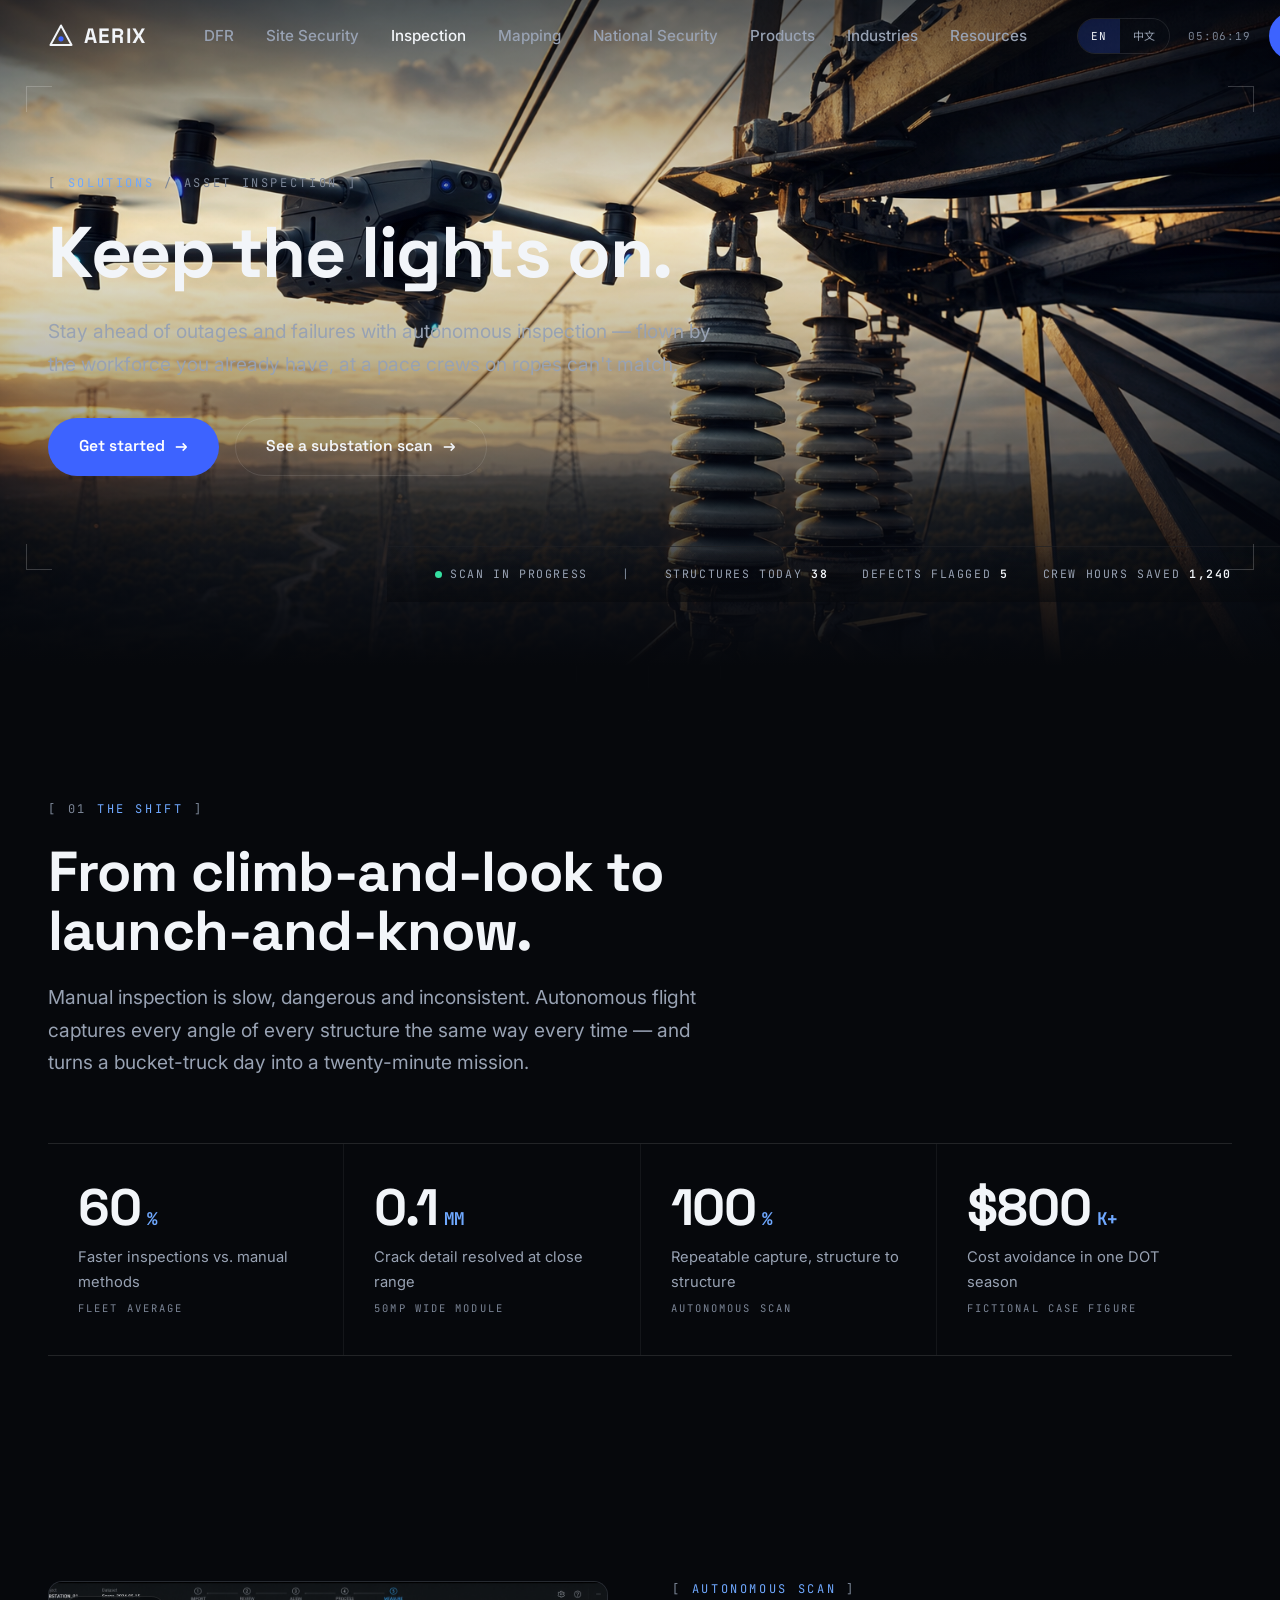
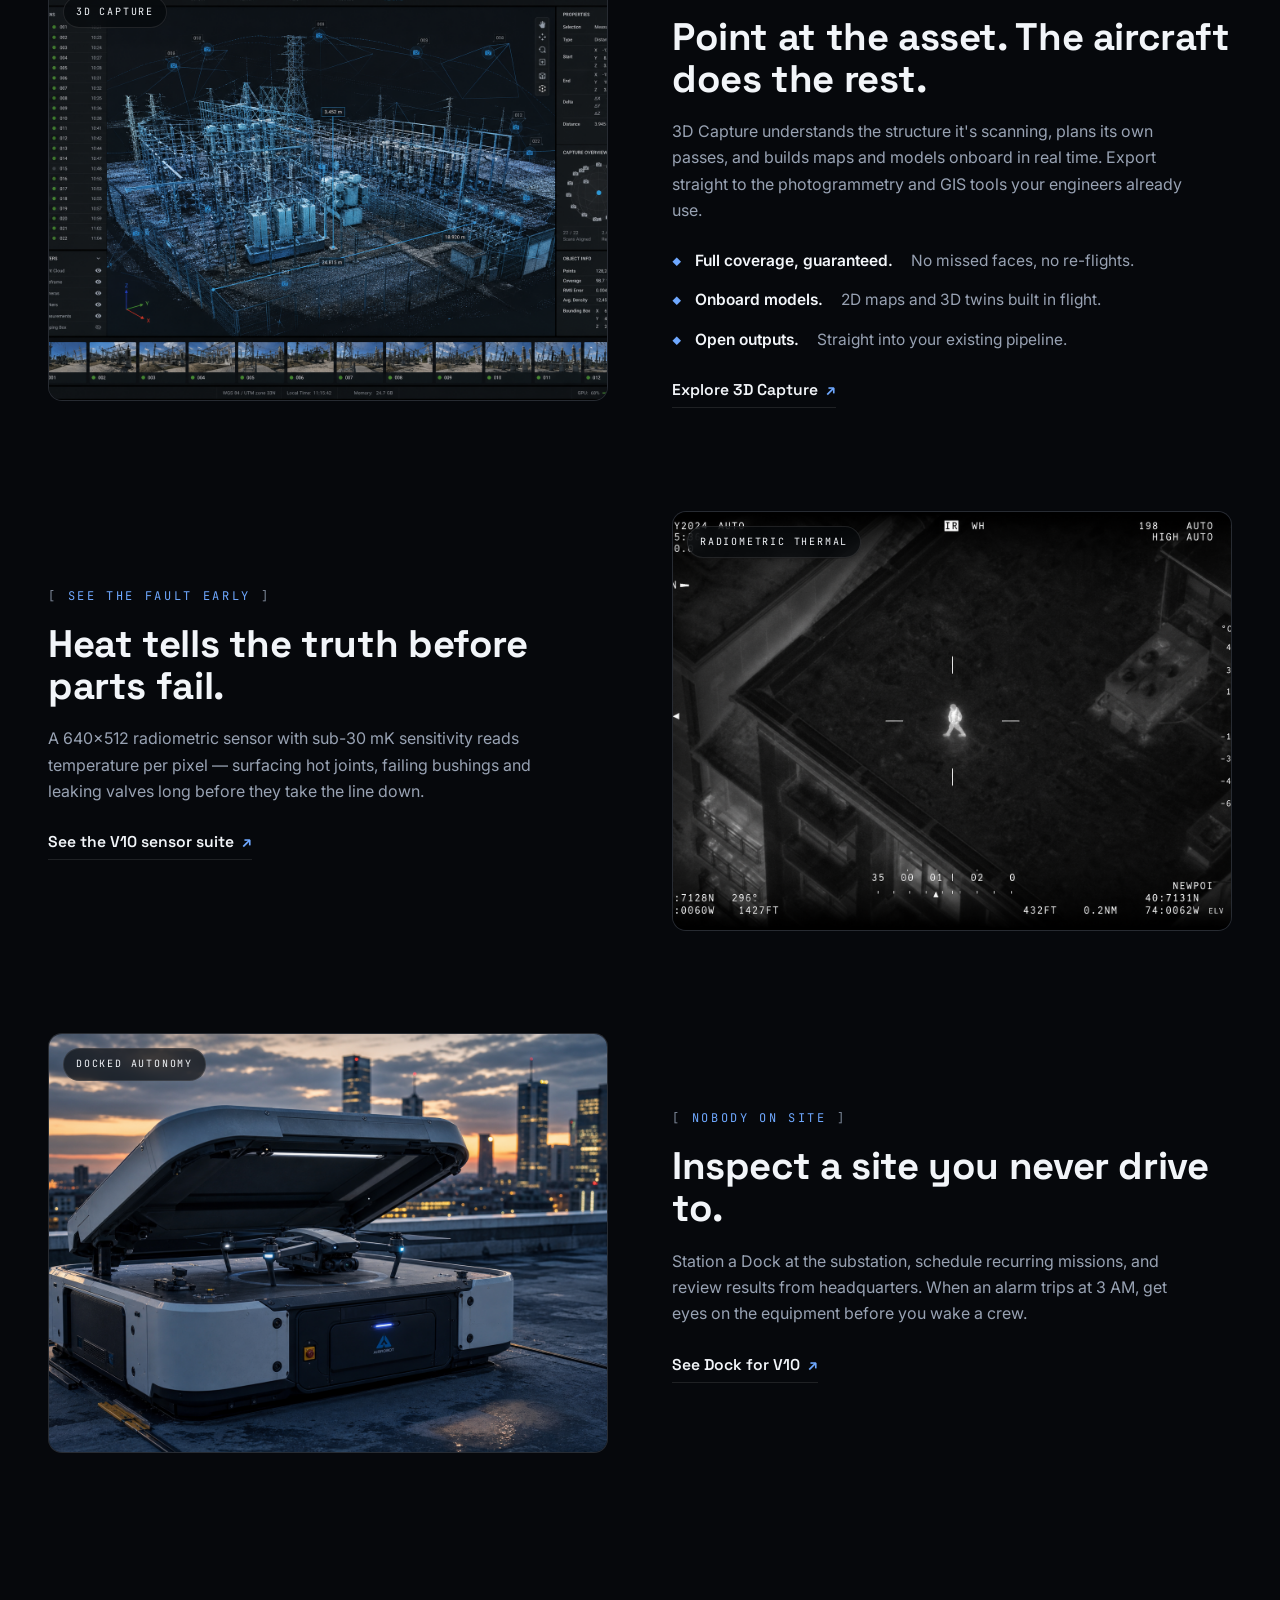
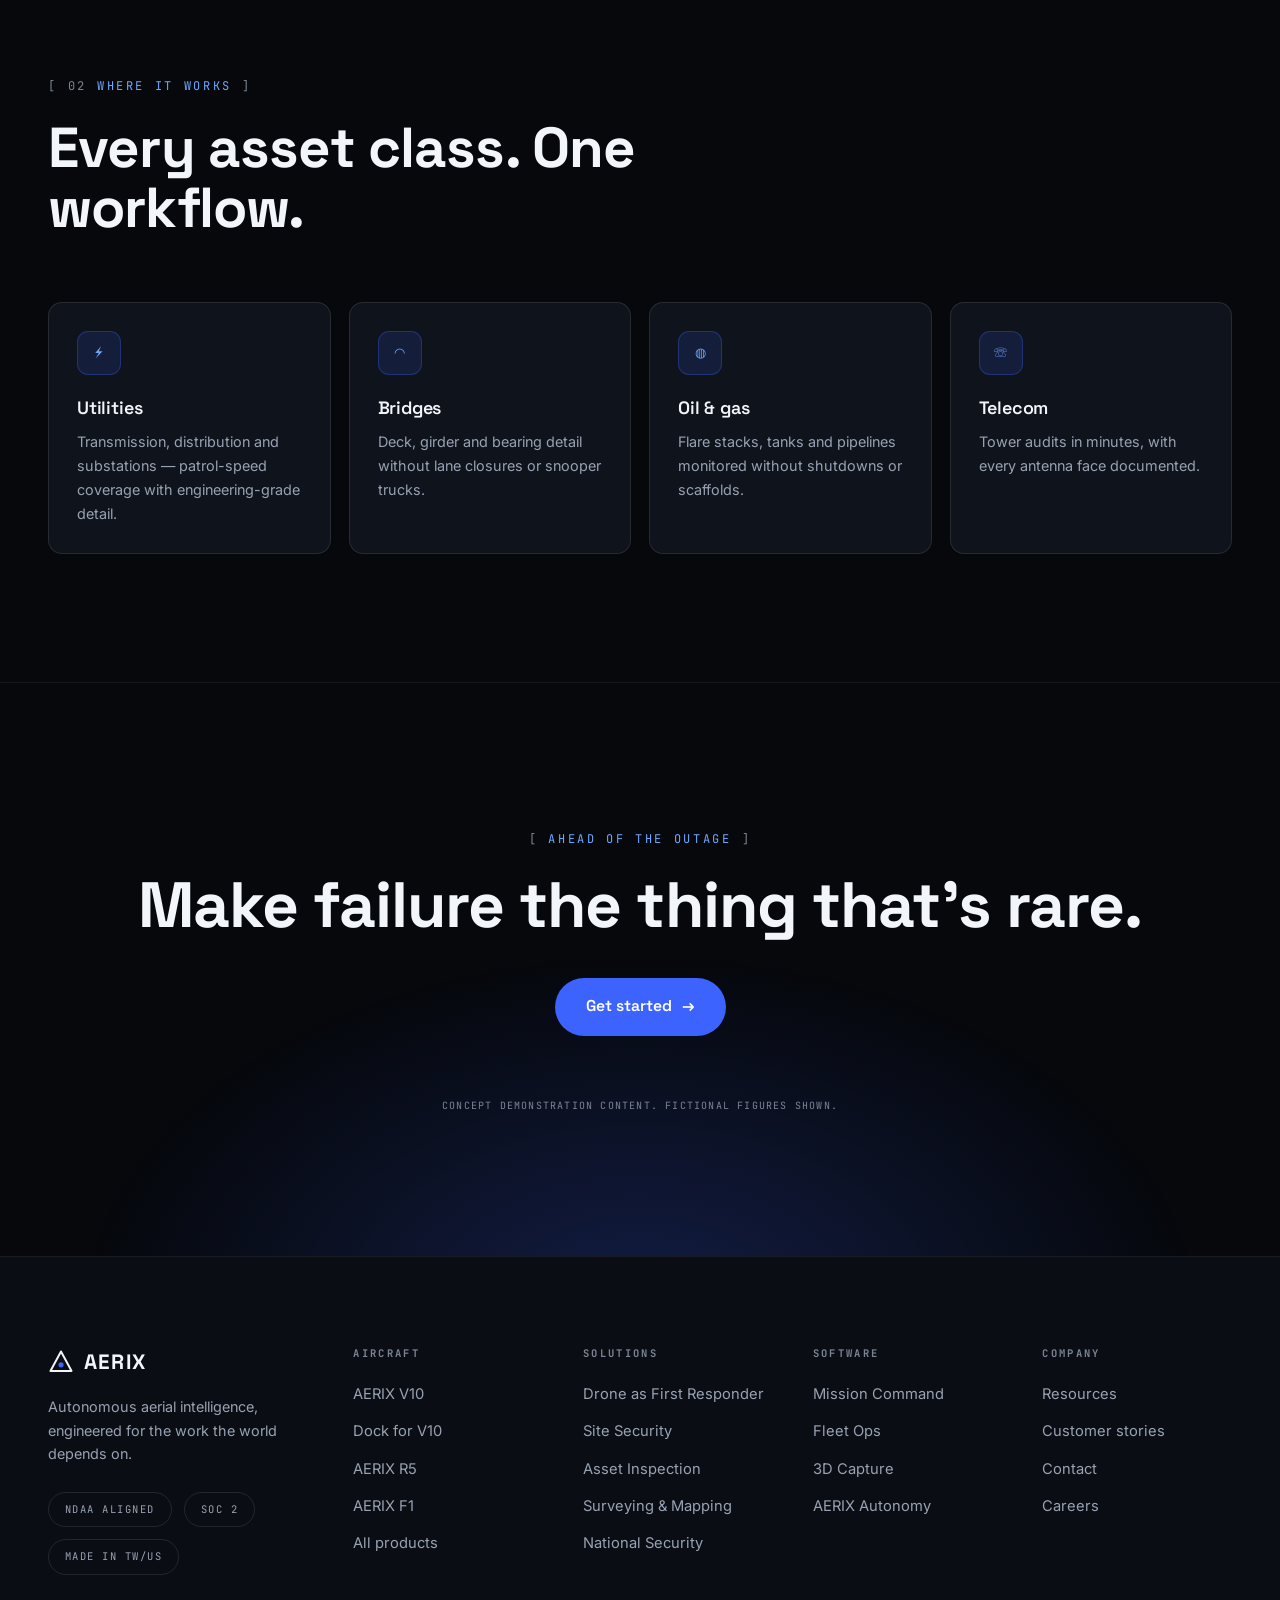
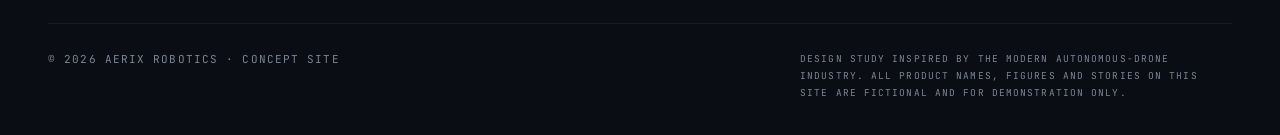
==== asset-inspection.html @ 0fb0e5e4 "feat(site): AERIX bilingual concept site with 14 pages and AI-generated imagery Skydio-inspired desi" ====
<!DOCTYPE html>
<html lang="en">
<head>
<meta charset="UTF-8">
<meta name="viewport" content="width=device-width, initial-scale=1.0">
<title>Asset Inspection Drones — AERIX</title>
<meta property="og:type" content="website">
<meta property="og:site_name" content="AERIX">
<link rel="canonical" href="https://a0938765923.github.io/aerix-site/asset-inspection.html">
<meta property="og:url" content="https://a0938765923.github.io/aerix-site/asset-inspection.html">
<meta property="og:title" content="Asset Inspection Drones — AERIX">
<meta property="og:description" content="Autonomous inspection for utilities, bridges and energy infrastructure. Find faults before they find you.">
<meta property="og:image" content="https://a0938765923.github.io/aerix-site/assets/img/sol-inspection.png">
<meta name="twitter:card" content="summary_large_image">
<meta name="twitter:title" content="Asset Inspection Drones — AERIX">
<meta name="twitter:description" content="Autonomous inspection for utilities, bridges and energy infrastructure. Find faults before they find you.">
<meta name="twitter:image" content="https://a0938765923.github.io/aerix-site/assets/img/sol-inspection.png">
<meta name="description" content="Autonomous inspection for utilities, bridges and energy infrastructure. Find faults before they find you.">
<link rel="icon" href="data:image/svg+xml,%3Csvg xmlns='http://www.w3.org/2000/svg' viewBox='0 0 32 32'%3E%3Cpath d='M16 3 29 27H3L16 3Z' fill='none' stroke='%236FA8FF' stroke-width='2.4'/%3E%3Ccircle cx='16' cy='19.5' r='3.2' fill='%233D63FF'/%3E%3C/svg%3E">
<link rel="preconnect" href="https://fonts.googleapis.com">
<link rel="preconnect" href="https://fonts.gstatic.com" crossorigin>
<link href="https://fonts.googleapis.com/css2?family=Space+Grotesk:wght@500;600;700&family=Inter:wght@400;500;600&family=JetBrains+Mono:wght@400;600&family=Noto+Sans+TC:wght@400;500;700&display=swap" rel="stylesheet">
<link rel="stylesheet" href="assets/css/main.css?v=4">
</head>
<body data-page="inspection" data-title-zh="設施巡檢無人機 — AERIX">

<header id="site-header"></header>

<main>

<section class="hero page-hero">
  <div class="hero-media">
    <img src="assets/img/sol-inspection.png" alt="AERIX drone inspecting a high-voltage transmission tower" data-fallback>
  </div>
  <div class="hud" aria-hidden="true"><i></i><i></i><i></i><i></i></div>
  <div class="hero-inner">
    <span class="kicker"><span data-zh="解決方案">SOLUTIONS</span> <span class="idx" data-zh="/ 設施巡檢">/ ASSET INSPECTION</span></span>
    <h1 class="display" data-zh="讓燈一直亮著。">Keep the lights on.</h1>
    <p class="lede" data-zh="用自主巡檢走在停電與故障前面——由你現有的人力執飛，速度是繩索作業班組追不上的。">Stay ahead of outages and failures with autonomous inspection — flown by the workforce you already have, at a pace crews on ropes can't match.</p>
    <div class="hero-ctas">
      <a class="btn" href="contact.html" data-zh="立即開始">Get started</a>
      <a class="btn ghost" href="#capture" data-zh="看變電站掃描">See a substation scan</a>
    </div>
  </div>
  <div class="telemetry">
    <div class="telemetry-inner">
      <span><span class="dot"></span><span data-zh="掃描進行中">SCAN IN PROGRESS</span></span>
      <span class="sep">|</span>
      <span><span data-zh="今日結構物">STRUCTURES TODAY</span> <b>38</b></span>
      <span><span data-zh="缺陷標記">DEFECTS FLAGGED</span> <b>5</b></span>
      <span><span data-zh="節省工時">CREW HOURS SAVED</span> <b data-count="1240">0</b></span>
    </div>
  </div>
</section>

<section class="section">
  <div class="wrap">
    <div class="section-head reveal">
      <span class="kicker"><span class="idx">01</span> <span data-zh="典範轉移">THE SHIFT</span></span>
      <h2 class="title" data-zh="從「爬上去看」到「起飛就知道」。">From climb-and-look to launch-and-know.</h2>
      <p class="lede" data-zh="人工巡檢慢、危險、又難以一致。自主飛行以完全相同的方式拍下每座結構物的每個角度——把一整天的高空作業，變成二十分鐘的任務。">Manual inspection is slow, dangerous and inconsistent. Autonomous flight captures every angle of every structure the same way every time — and turns a bucket-truck day into a twenty-minute mission.</p>
    </div>

    <div class="stats-row reveal">
      <div class="stat"><div class="num">60<small>%</small></div><div class="lbl" data-zh="巡檢速度較人工方式提升">Faster inspections vs. manual methods</div><div class="lbl-mono" data-zh="機隊平均">FLEET AVERAGE</div></div>
      <div class="stat"><div class="num">0.1<small>MM</small></div><div class="lbl" data-zh="近距離可解析的裂縫細節">Crack detail resolved at close range</div><div class="lbl-mono" data-zh="50MP 廣角模組">50MP WIDE MODULE</div></div>
      <div class="stat"><div class="num">100<small>%</small></div><div class="lbl" data-zh="逐座結構可重複的拍攝品質">Repeatable capture, structure to structure</div><div class="lbl-mono" data-zh="自主掃描">AUTONOMOUS SCAN</div></div>
      <div class="stat"><div class="num">$800<small>K+</small></div><div class="lbl" data-zh="單一年度運輸部門成本迴避">Cost avoidance in one DOT season</div><div class="lbl-mono" data-zh="虛構案例數據">FICTIONAL CASE FIGURE</div></div>
    </div>
  </div>
</section>

<section class="section tight" id="capture">
  <div class="wrap">
    <div class="split reveal">
      <div class="split-media"><img src="assets/img/ui-scan.png" alt="3D Capture digital twin of a substation" data-fallback><span class="chip">3D CAPTURE</span></div>
      <div class="split-copy">
        <span class="kicker" data-zh="自主掃描">AUTONOMOUS SCAN</span>
        <h2 data-zh="指向目標，其他交給飛行器。">Point at the asset. The aircraft does the rest.</h2>
        <p data-zh="3D Capture 理解它掃描的結構、自行規劃航線，並在機上即時建構地圖與模型。成果直接匯出到工程師慣用的攝影測量與 GIS 工具。">3D Capture understands the structure it's scanning, plans its own passes, and builds maps and models onboard in real time. Export straight to the photogrammetry and GIS tools your engineers already use.</p>
        <ul class="feature-list">
          <li data-zh='<b>覆蓋率保證。</b>不漏面、不補飛。'><b>Full coverage, guaranteed.</b>&nbsp;No missed faces, no re-flights.</li>
          <li data-zh='<b>機上建模。</b>飛行中即完成 2D 圖與 3D 分身。'><b>Onboard models.</b>&nbsp;2D maps and 3D twins built in flight.</li>
          <li data-zh='<b>開放輸出。</b>無縫接進既有工作流程。'><b>Open outputs.</b>&nbsp;Straight into your existing pipeline.</li>
        </ul>
        <a class="link-arrow" href="software.html#scan" data-zh="探索 3D Capture">Explore 3D Capture</a>
      </div>
    </div>

    <div class="split rev reveal">
      <div class="split-media"><img src="assets/img/night-ops.png" alt="Radiometric thermal image of equipment" data-fallback><span class="chip" data-zh="輻射熱像">RADIOMETRIC THERMAL</span></div>
      <div class="split-copy">
        <span class="kicker" data-zh="提早看見故障">SEE THE FAULT EARLY</span>
        <h2 data-zh="零件壞掉之前，溫度先說實話。">Heat tells the truth before parts fail.</h2>
        <p data-zh="640×512 輻射熱像感測器、優於 30 mK 的靈敏度，逐像素讀取溫度——過熱接點、劣化套管、洩漏閥門，在拖垮線路之前一一現形。">A 640×512 radiometric sensor with sub-30 mK sensitivity reads temperature per pixel — surfacing hot joints, failing bushings and leaking valves long before they take the line down.</p>
        <a class="link-arrow" href="v10.html" data-zh="看 V10 感測器組">See the V10 sensor suite</a>
      </div>
    </div>

    <div class="split reveal">
      <div class="split-media"><img src="assets/img/dock-hero.png" alt="Dock stationed at a remote substation" data-fallback><span class="chip" data-zh="機巢自主作業">DOCKED AUTONOMY</span></div>
      <div class="split-copy">
        <span class="kicker" data-zh="無人到場">NOBODY ON SITE</span>
        <h2 data-zh="巡檢一個你從不用開車去的站點。">Inspect a site you never drive to.</h2>
        <p data-zh="在變電站放一座機巢、排定週期任務，坐在總部看結果。凌晨三點警報響起時，先看到設備畫面，再決定要不要叫醒班組。">Station a Dock at the substation, schedule recurring missions, and review results from headquarters. When an alarm trips at 3 AM, get eyes on the equipment before you wake a crew.</p>
        <a class="link-arrow" href="dock.html" data-zh="看 Dock 機巢">See Dock for V10</a>
      </div>
    </div>
  </div>
</section>

<section class="section">
  <div class="wrap">
    <div class="section-head reveal">
      <span class="kicker"><span class="idx">02</span> <span data-zh="適用資產">WHERE IT WORKS</span></span>
      <h2 class="title" data-zh="每一種資產。同一套流程。">Every asset class. One workflow.</h2>
    </div>
    <div class="grid-4">
      <div class="mini-card reveal"><div class="ic">⚡</div><h3 data-zh="電力事業">Utilities</h3><p data-zh="輸電、配電與變電站——巡邏般的速度，工程級的細節。">Transmission, distribution and substations — patrol-speed coverage with engineering-grade detail.</p></div>
      <div class="mini-card reveal d1"><div class="ic">◠</div><h3 data-zh="橋梁">Bridges</h3><p data-zh="橋面、大梁與支承細節，不封車道、不出動檢測車。">Deck, girder and bearing detail without lane closures or snooper trucks.</p></div>
      <div class="mini-card reveal d2"><div class="ic">◍</div><h3 data-zh="油氣產業">Oil &amp; gas</h3><p data-zh="燃燒塔、儲槽與管線持續監測，不停機、不搭鷹架。">Flare stacks, tanks and pipelines monitored without shutdowns or scaffolds.</p></div>
      <div class="mini-card reveal d3"><div class="ic">☏</div><h3 data-zh="電信">Telecom</h3><p data-zh="基地台鐵塔數分鐘完成盤點，每一面天線都有紀錄。">Tower audits in minutes, with every antenna face documented.</p></div>
    </div>
  </div>
</section>

<section class="cta-final">
  <div class="wrap">
    <span class="kicker" data-zh="走在停電前面">AHEAD OF THE OUTAGE</span>
    <h2 class="title" data-zh="讓「故障」變成罕見事件。">Make failure the thing that's rare.</h2>
    <a class="btn" href="contact.html" data-zh="立即開始">Get started</a>
    <p class="mono-note" data-zh="概念展示內容，數據皆為虛構。">Concept demonstration content. Fictional figures shown.</p>
  </div>
</section>

</main>

<footer id="site-footer"></footer>
<script src="assets/js/main.js?v=4"></script>
</body>
</html>
---- assets/css/main.css ----
/* ============================================================
   AERIX — Autonomous Aerial Intelligence
   Design system · dark aerospace aesthetic
   ============================================================ */

[hidden]{display:none !important}

:root{
  --bg:        #06080C;
  --bg-2:      #0A0D13;
  --panel:     #0F131B;
  --panel-2:   #131826;
  --line:      rgba(255,255,255,.10);
  --line-soft: rgba(255,255,255,.06);
  --text:      #F2F5F9;
  --muted:     #98A2B3;
  --dim:       #7B8596;
  --accent:    #3D63FF;
  --accent-hi: #6FA8FF;
  --cyan:      #59D8FF;
  --ok:        #35E0A1;
  --warn:      #FFB020;
  --font-d:    "Space Grotesk", "Noto Sans TC", "Microsoft JhengHei", "Segoe UI", system-ui, sans-serif;
  --font-b:    "Inter", "Noto Sans TC", "Microsoft JhengHei", "Segoe UI", system-ui, sans-serif;
  --font-m:    "JetBrains Mono", "Cascadia Code", Consolas, "Noto Sans TC", "Microsoft JhengHei", monospace;
  --max:       1280px;
  --pad:       clamp(20px, 4vw, 48px);
  --r:         14px;
  --ease:      cubic-bezier(.22,.9,.24,1);
}

*{margin:0;padding:0;box-sizing:border-box}
html{scroll-behavior:smooth}
body{
  background:var(--bg);
  color:var(--text);
  font-family:var(--font-b);
  font-size:16px;
  line-height:1.65;
  -webkit-font-smoothing:antialiased;
  overflow-x:hidden;
}
img{max-width:100%;display:block}
a{color:inherit;text-decoration:none}
ul{list-style:none}
button{font:inherit;color:inherit;background:none;border:0;cursor:pointer}
::selection{background:var(--accent);color:#fff}

/* faint global grid backdrop */
body::before{
  content:"";position:fixed;inset:0;z-index:0;pointer-events:none;
  background-image:
    linear-gradient(rgba(255,255,255,.025) 1px, transparent 1px),
    linear-gradient(90deg, rgba(255,255,255,.025) 1px, transparent 1px);
  background-size:72px 72px;
  mask-image:radial-gradient(ellipse at 50% 0%, #000 0%, transparent 72%);
}
main{position:relative;z-index:1}

.wrap{max-width:var(--max);margin:0 auto;padding-inline:var(--pad)}

/* ---------- typography ---------- */
.kicker{
  font-family:var(--font-m);font-size:12px;letter-spacing:.22em;
  text-transform:uppercase;color:var(--accent-hi);
  display:inline-flex;align-items:center;gap:10px;margin-bottom:22px;
}
.kicker::before{content:"[";color:var(--dim)}
.kicker::after{content:"]";color:var(--dim)}
.kicker .idx{color:var(--dim)}

h1.display{
  font-family:var(--font-d);font-weight:700;
  font-size:clamp(2.7rem, 7.2vw, 6.2rem);
  line-height:1.02;letter-spacing:-.02em;
}
h2.title{
  font-family:var(--font-d);font-weight:700;
  font-size:clamp(2rem, 4.4vw, 3.6rem);
  line-height:1.06;letter-spacing:-.015em;
}
h3{font-family:var(--font-d);font-weight:600;letter-spacing:-.01em}
.lede{color:var(--muted);font-size:clamp(1.02rem,1.5vw,1.22rem);max-width:56ch;line-height:1.7}
.mono{font-family:var(--font-m)}

/* ---------- buttons ---------- */
.btn{
  display:inline-flex;align-items:center;gap:10px;
  font-family:var(--font-d);font-weight:600;font-size:.98rem;
  padding:15px 30px;border-radius:999px;
  background:var(--accent);color:#fff;border:1px solid transparent;
  transition:transform .3s var(--ease), box-shadow .3s var(--ease), background .3s;
  position:relative;overflow:hidden;white-space:nowrap;
}
.btn::after{content:"→";transition:transform .3s var(--ease)}
.btn:hover{background:#4a71ff;transform:translateY(-2px);box-shadow:0 12px 40px -12px rgba(61,99,255,.7)}
.btn:hover::after{transform:translateX(4px)}
.btn.ghost{background:transparent;border-color:var(--line);color:var(--text)}
.btn.ghost:hover{border-color:rgba(255,255,255,.4);background:rgba(255,255,255,.05);box-shadow:none}
.btn.small{padding:11px 22px;font-size:.9rem}
.link-arrow{
  font-family:var(--font-d);font-weight:600;color:var(--text);
  display:inline-flex;align-items:center;gap:8px;font-size:.98rem;
  border-bottom:1px solid var(--line);padding-bottom:3px;
  transition:border-color .25s, color .25s;
}
.link-arrow::after{content:"↗";color:var(--accent-hi);transition:transform .25s var(--ease)}
.link-arrow:hover{border-color:var(--accent-hi)}
.link-arrow:hover::after{transform:translate(3px,-3px)}

/* ---------- header ---------- */
.site-header{
  position:fixed;inset-inline:0;top:0;z-index:100;
  transition:background .35s, border-color .35s, backdrop-filter .35s;
  border-bottom:1px solid transparent;
}
.site-header.scrolled{
  background:rgba(6,8,12,.78);backdrop-filter:blur(18px);
  border-bottom-color:var(--line-soft);
}
.nav-inner{
  max-width:var(--max);margin:0 auto;padding:0 var(--pad);
  height:72px;display:flex;align-items:center;gap:36px;
}
.logo{display:flex;align-items:center;gap:10px;font-family:var(--font-d);
  font-weight:700;font-size:1.3rem;letter-spacing:.06em}
.logo svg{width:26px;height:26px}
.nav-links{display:flex;gap:4px;margin-left:8px;height:100%}
.nav-links>li{position:relative;height:100%;display:flex;align-items:center}
.nav-links>li>a{
  padding:10px 14px;font-size:.95rem;color:var(--muted);font-weight:500;
  border-radius:8px;transition:color .2s, background .2s;display:block;
  white-space:nowrap;
}
:lang(zh-Hant) .nav-links>li>a{padding:10px 11px}
.nav-links>li:hover>a, .nav-links>li>a.active{color:var(--text)}
.nav-cta{margin-left:auto;display:flex;align-items:center;gap:18px}
.nav-cta .mono-clock{font-family:var(--font-m);font-size:11px;color:var(--dim);letter-spacing:.08em}

/* language switch */
.lang-switch{display:flex;border:1px solid var(--line);border-radius:999px;overflow:hidden;flex:none}
.lang-switch button{
  font-family:var(--font-m);font-size:11px;letter-spacing:.06em;
  padding:8px 13px;color:var(--muted);transition:background .2s, color .2s;
}
.lang-switch button.on{background:rgba(61,99,255,.2);color:var(--text)}
.lang-switch button:not(.on):hover{color:var(--text)}

/* CJK typography tuning */
:lang(zh-Hant){--ls-fix:0}
:lang(zh-Hant) .kicker{letter-spacing:.14em}
:lang(zh-Hant) h1.display,:lang(zh-Hant) h2.title{letter-spacing:0;line-height:1.16}
:lang(zh-Hant) .telemetry-inner{letter-spacing:.1em}
:lang(zh-Hant) .lede{line-height:1.9}

/* mega menu */
.mega{
  position:absolute;top:100%;left:50%;transform:translate(-50%,8px);
  min-width:560px;background:rgba(12,15,21,.97);backdrop-filter:blur(24px);
  border:1px solid var(--line);border-radius:16px;padding:26px;
  display:grid;grid-template-columns:1fr 1fr;gap:6px 26px;
  opacity:0;visibility:hidden;pointer-events:none;
  transition:opacity .28s var(--ease), transform .28s var(--ease), visibility .28s;
  box-shadow:0 30px 80px -20px rgba(0,0,0,.8);
}
.nav-links>li:hover .mega{opacity:1;visibility:visible;pointer-events:auto;transform:translate(-50%,0)}
.mega a{
  display:block;padding:11px 14px;border-radius:10px;transition:background .2s;
}
.mega a:hover{background:rgba(255,255,255,.05)}
.mega a b{display:block;font-family:var(--font-d);font-weight:600;font-size:.95rem}
.mega a span{font-size:.82rem;color:var(--muted)}
.mega .mega-head{
  grid-column:1/-1;font-family:var(--font-m);font-size:10.5px;color:var(--dim);
  text-transform:uppercase;letter-spacing:.2em;padding:0 14px 8px;
  border-bottom:1px solid var(--line-soft);margin-bottom:8px;
}
.nav-burger{display:none;flex-direction:column;gap:5px;padding:8px}
.nav-burger span{width:22px;height:2px;background:var(--text);transition:.3s}

/* ---------- hero ---------- */
.hero{
  position:relative;min-height:100svh;display:flex;flex-direction:column;
  justify-content:flex-end;overflow:hidden;isolation:isolate;
}
.hero.short{min-height:82svh}
.hero-media{position:absolute;inset:0;z-index:-2;overflow:hidden;background:var(--bg-2)}
.hero-media img{
  width:100%;height:100%;object-fit:cover;
  animation:kenburns 26s var(--ease) infinite alternate;
  filter:saturate(.92) contrast(1.05);
}
@keyframes kenburns{
  from{transform:scale(1.02) translate(0,0)}
  to{transform:scale(1.14) translate(-1.6%,-2.4%)}
}
.hero-media::after{
  content:"";position:absolute;inset:0;
  background:
    linear-gradient(180deg, rgba(6,8,12,.55) 0%, rgba(6,8,12,.05) 34%, rgba(6,8,12,.42) 68%, var(--bg) 100%),
    radial-gradient(120% 60% at 50% 110%, rgba(61,99,255,.16), transparent 60%);
}
.hero-inner{
  position:relative;max-width:var(--max);margin:0 auto;width:100%;
  padding:150px var(--pad) 0;
}
.hero .display{max-width:13ch}
.hero .lede{margin-top:26px}
.hero-ctas{display:flex;gap:16px;margin-top:38px;flex-wrap:wrap}

/* HUD frame corners */
.hud{position:absolute;inset:86px 26px 96px;pointer-events:none;z-index:2;opacity:.5}
.hud i{position:absolute;width:26px;height:26px;border:1.5px solid rgba(255,255,255,.4)}
.hud i:nth-child(1){top:0;left:0;border-right:0;border-bottom:0}
.hud i:nth-child(2){top:0;right:0;border-left:0;border-bottom:0}
.hud i:nth-child(3){bottom:0;left:0;border-right:0;border-top:0}
.hud i:nth-child(4){bottom:0;right:0;border-left:0;border-top:0}

/* telemetry bar at hero bottom */
.telemetry{
  margin-top:70px;border-top:1px solid var(--line-soft);
  background:linear-gradient(180deg, rgba(6,8,12,0), rgba(6,8,12,.6));
}
.telemetry-inner{
  max-width:var(--max);margin:0 auto;padding:18px var(--pad);
  display:flex;align-items:center;gap:34px;flex-wrap:wrap;
  font-family:var(--font-m);font-size:11.5px;letter-spacing:.14em;color:var(--muted);
  text-transform:uppercase;
}
.telemetry b{color:var(--text);font-weight:600}
.telemetry .dot{width:7px;height:7px;border-radius:50%;background:var(--ok);
  display:inline-block;margin-right:8px;animation:pulse 2s infinite}
@keyframes pulse{0%,100%{box-shadow:0 0 0 0 rgba(53,224,161,.5)}55%{box-shadow:0 0 0 7px rgba(53,224,161,0)}}
.telemetry .sep{color:var(--dim)}
.counter-big{
  font-family:var(--font-m);font-weight:600;color:var(--text);
  font-variant-numeric:tabular-nums;
}

/* ---------- sections ---------- */
.section{padding:clamp(84px, 10vw, 140px) 0;position:relative}
.section.tight{padding:clamp(56px,7vw,90px) 0}
.section-head{max-width:820px;margin-bottom:clamp(40px,5vw,64px)}
.section-head .lede{margin-top:20px}
.center{text-align:center}
.center .lede{margin-inline:auto}
.divider{height:1px;background:var(--line-soft);max-width:var(--max);margin:0 auto}

/* ---------- industry cards (home) ---------- */
.industry-grid{display:grid;grid-template-columns:repeat(10,1fr);gap:14px}
.industry-grid .card:nth-child(1){grid-column:span 4}
.industry-grid .card:nth-child(2){grid-column:span 3}
.industry-grid .card:nth-child(3){grid-column:span 3}
.industry-grid .card:nth-child(4){grid-column:span 5}
.industry-grid .card:nth-child(5){grid-column:span 5}

.card{
  position:relative;border:1px solid var(--line);border-radius:var(--r);
  overflow:hidden;background:var(--panel);min-height:340px;
  display:flex;flex-direction:column;justify-content:flex-end;
  transition:border-color .35s, transform .35s var(--ease);
  isolation:isolate;
}
.card:hover{border-color:rgba(111,168,255,.55);transform:translateY(-4px)}
.card-media{position:absolute;inset:0;z-index:-1}
.card-media img{width:100%;height:100%;object-fit:cover;
  transition:transform .8s var(--ease), filter .5s;filter:saturate(.85) brightness(.86)}
.card:hover .card-media img{transform:scale(1.06);filter:saturate(1) brightness(.95)}
.card-media::after{content:"";position:absolute;inset:0;
  background:linear-gradient(185deg, rgba(6,8,12,.06) 30%, rgba(6,8,12,.86) 88%)}
.card-body{padding:26px;position:relative}
.card-tag{font-family:var(--font-m);font-size:10.5px;letter-spacing:.22em;
  text-transform:uppercase;color:var(--cyan);margin-bottom:10px;display:block}
.card-body h3{font-size:1.5rem;margin-bottom:8px}
.card-body p{color:var(--muted);font-size:.94rem;max-width:44ch}
.card-cta{margin-top:16px;font-family:var(--font-d);font-weight:600;font-size:.92rem;
  display:inline-flex;gap:8px;align-items:center;color:var(--text)}
.card-cta::after{content:"→";color:var(--accent-hi);transition:transform .3s}
.card:hover .card-cta::after{transform:translateX(5px)}
/* target-lock corners on hover */
.card .lock{position:absolute;inset:14px;pointer-events:none;opacity:0;transition:opacity .35s}
.card:hover .lock{opacity:.75}
.card .lock i{position:absolute;width:15px;height:15px;border:1.5px solid var(--cyan)}
.card .lock i:nth-child(1){top:0;left:0;border-right:0;border-bottom:0}
.card .lock i:nth-child(2){top:0;right:0;border-left:0;border-bottom:0}
.card .lock i:nth-child(3){bottom:0;left:0;border-right:0;border-top:0}
.card .lock i:nth-child(4){bottom:0;right:0;border-left:0;border-top:0}

/* ---------- split feature rows ---------- */
.split{display:grid;grid-template-columns:1fr 1fr;gap:clamp(36px,5vw,80px);align-items:center}
.split+.split{margin-top:clamp(70px,8vw,120px)}
.split.rev .split-media{order:2}
.split-media{
  position:relative;border-radius:var(--r);overflow:hidden;
  border:1px solid var(--line);aspect-ratio:4/3;background:var(--panel);
}
.split-media img{width:100%;height:100%;object-fit:cover;transition:transform .9s var(--ease)}
.split-media:hover img{transform:scale(1.04)}
.split-media .chip{
  position:absolute;top:14px;left:14px;font-family:var(--font-m);font-size:10px;
  letter-spacing:.18em;text-transform:uppercase;color:var(--text);
  background:rgba(6,8,12,.66);border:1px solid var(--line);
  padding:7px 12px;border-radius:999px;backdrop-filter:blur(8px);
}
.split-copy .kicker{margin-bottom:16px}
.split-copy h2, .split-copy h3.title-sm{
  font-family:var(--font-d);font-weight:700;
  font-size:clamp(1.7rem,3vw,2.5rem);line-height:1.1;letter-spacing:-.01em;
}
.split-copy p{color:var(--muted);margin-top:18px;max-width:52ch}
.split-copy .link-arrow{margin-top:26px}
.feature-list{margin-top:24px;display:grid;gap:14px}
.feature-list li{display:flex;gap:14px;color:var(--muted);font-size:.97rem}
.feature-list li::before{
  content:"◆";color:var(--accent-hi);font-size:9px;margin-top:7px;flex:none;
}
.feature-list li b{color:var(--text);font-weight:600}

/* ---------- stats ---------- */
.stats-row{
  display:grid;grid-template-columns:repeat(auto-fit,minmax(190px,1fr));
  gap:1px;background:var(--line-soft);border-block:1px solid var(--line-soft);
}
.stat{background:var(--bg);padding:38px 30px;text-align:left}
.stat .num{
  font-family:var(--font-d);font-weight:700;font-size:clamp(2.4rem,4vw,3.6rem);
  letter-spacing:-.02em;line-height:1;color:var(--text);
  display:flex;align-items:baseline;gap:6px;
}
.stat .num small{font-size:1.1rem;color:var(--accent-hi);font-family:var(--font-m)}
.stat .lbl{margin-top:12px;color:var(--muted);font-size:.92rem}
.stat .lbl-mono{font-family:var(--font-m);font-size:10.5px;letter-spacing:.2em;
  text-transform:uppercase;color:var(--dim);margin-top:6px}

/* ---------- product family ---------- */
.family{display:grid;gap:clamp(60px,7vw,100px)}
.family-item{display:grid;grid-template-columns:1.15fr 1fr;gap:clamp(36px,5vw,80px);align-items:center}
.family-item:nth-child(even) .family-media{order:2}
.family-media{position:relative;border-radius:var(--r);overflow:hidden;
  border:1px solid var(--line);aspect-ratio:16/11;background:
  radial-gradient(90% 90% at 50% 40%, #161C29 0%, var(--bg-2) 100%)}
.family-media img{width:100%;height:100%;object-fit:cover;transition:transform .9s var(--ease)}
.family-item:hover .family-media img{transform:scale(1.045)}
.family-copy .product-name{
  font-family:var(--font-m);font-size:12px;letter-spacing:.26em;color:var(--cyan);
  text-transform:uppercase;display:block;margin-bottom:14px;
}
.family-copy h3{font-size:clamp(1.6rem,2.8vw,2.3rem);line-height:1.12}
.family-copy p{color:var(--muted);margin-top:16px;max-width:50ch}

/* ---------- carousel ---------- */
.carousel{position:relative}
.carousel-track{
  display:flex;gap:18px;overflow-x:auto;scroll-snap-type:x mandatory;
  scrollbar-width:none;padding-bottom:8px;
}
.carousel-track::-webkit-scrollbar{display:none}
.carousel-track>*{scroll-snap-align:start;flex:0 0 min(420px, 84vw)}
.carousel-nav{display:flex;gap:10px;margin-top:26px}
.carousel-nav button{
  width:48px;height:48px;border-radius:50%;border:1px solid var(--line);
  display:grid;place-items:center;font-size:1.1rem;color:var(--text);
  transition:border-color .25s, background .25s;
}
.carousel-nav button:hover{border-color:var(--accent-hi);background:rgba(61,99,255,.12)}

.story-card{border:1px solid var(--line);border-radius:var(--r);overflow:hidden;
  background:var(--panel);display:flex;flex-direction:column;transition:border-color .3s, transform .3s var(--ease)}
.story-card:hover{border-color:rgba(111,168,255,.5);transform:translateY(-4px)}
.story-thumb{aspect-ratio:16/9;overflow:hidden;position:relative}
.story-thumb img{width:100%;height:100%;object-fit:cover;transition:transform .7s var(--ease)}
.story-card:hover .story-thumb img{transform:scale(1.06)}
.story-thumb .play{
  position:absolute;inset:0;display:grid;place-items:center;
}
.story-thumb .play i{
  width:58px;height:58px;border-radius:50%;background:rgba(6,8,12,.55);
  border:1px solid rgba(255,255,255,.35);backdrop-filter:blur(6px);
  display:grid;place-items:center;transition:transform .3s, background .3s;
}
.story-card:hover .play i{transform:scale(1.1);background:var(--accent)}
.story-thumb .play i::after{content:"";border-left:14px solid #fff;
  border-block:9px solid transparent;margin-left:4px}
.story-body{padding:22px 24px 26px;display:flex;flex-direction:column;gap:10px;flex:1}
.story-body .card-tag{margin:0}
.story-body h3{font-size:1.18rem;line-height:1.35}
.story-body .story-link{margin-top:auto;padding-top:10px}

/* testimonial */
.quote-card{
  border:1px solid var(--line);border-radius:var(--r);background:var(--panel);
  padding:34px;display:flex;flex-direction:column;gap:18px;
}
.quote-card .qmark{font-family:var(--font-d);font-size:3rem;color:var(--accent);line-height:.4;margin-top:14px}
.quote-card p{color:var(--text);font-size:1.02rem;line-height:1.7}
.quote-card .who{margin-top:auto;padding-top:8px}
.quote-card .who b{display:block;font-family:var(--font-d)}
.quote-card .who span{color:var(--muted);font-size:.88rem}

/* ---------- logo marquee ---------- */
.marquee{overflow:hidden;position:relative;padding:14px 0;
  mask-image:linear-gradient(90deg,transparent,#000 12%,#000 88%,transparent)}
.marquee-track{display:flex;gap:70px;width:max-content;animation:scroll 36s linear infinite}
.marquee:hover .marquee-track{animation-play-state:paused}
@keyframes scroll{to{transform:translateX(-50%)}}
.marquee .lg{
  font-family:var(--font-d);font-weight:700;font-size:1.25rem;color:var(--dim);
  letter-spacing:.05em;white-space:nowrap;display:flex;align-items:center;gap:10px;
  transition:color .3s;
}
.marquee .lg:hover{color:var(--muted)}
.marquee .lg .mono{font-size:.8rem;font-weight:400;letter-spacing:.2em}

/* ---------- spec tabs ---------- */
.tabs{border:1px solid var(--line);border-radius:var(--r);overflow:hidden;background:var(--panel)}
.tab-btns{display:flex;border-bottom:1px solid var(--line);background:var(--bg-2)}
.tab-btns button{
  flex:1;padding:18px 12px;font-family:var(--font-m);font-size:12.5px;
  letter-spacing:.16em;text-transform:uppercase;color:var(--muted);
  border-bottom:2px solid transparent;transition:color .25s, border-color .25s, background .25s;
}
.tab-btns button.on{color:var(--text);border-bottom-color:var(--accent);background:rgba(61,99,255,.07)}
.tab-panel{display:none;padding:34px;grid-template-columns:repeat(auto-fit,minmax(200px,1fr));gap:26px}
.tab-panel.on{display:grid}
.spec-cell b{display:block;font-family:var(--font-d);font-size:1.02rem;margin-bottom:10px;color:var(--text)}
.spec-cell ul{display:grid;gap:6px}
.spec-cell li{font-family:var(--font-m);font-size:12.5px;color:var(--muted);
  display:flex;justify-content:space-between;gap:12px;border-bottom:1px dashed var(--line-soft);padding-bottom:6px}
.spec-cell li b{display:inline;font-family:var(--font-m);font-size:12.5px;color:var(--text);margin:0;font-weight:600}

/* ---------- big claim strip ---------- */
.claim{
  padding:clamp(90px,11vw,150px) 0;text-align:center;position:relative;overflow:hidden;
}
.claim h2{
  font-family:var(--font-d);font-weight:700;
  font-size:clamp(2.2rem,5.6vw,4.6rem);letter-spacing:-.02em;line-height:1.05;
  max-width:20ch;margin-inline:auto;
}
.claim .lede{margin:26px auto 0}
.claim .btn{margin-top:40px}
.claim::before{
  content:"";position:absolute;inset:0;z-index:-1;
  background:radial-gradient(60% 70% at 50% 100%, rgba(61,99,255,.18), transparent 70%);
}

/* ---------- final CTA ---------- */
.cta-final{
  border-top:1px solid var(--line-soft);
  padding:clamp(90px,11vw,150px) 0;text-align:center;position:relative;overflow:hidden;
}
.cta-final::before{
  content:"";position:absolute;inset:-40% -20%;z-index:-1;
  background:radial-gradient(46% 52% at 50% 84%, rgba(61,99,255,.24), transparent 68%);
}
.cta-final h2{font-size:clamp(2.2rem,5vw,4rem)}
.cta-final .btn{margin-top:38px}
.cta-final .mono-note{
  margin-top:60px;font-family:var(--font-m);font-size:10px;color:var(--dim);
  letter-spacing:.12em;text-transform:uppercase;max-width:70ch;margin-inline:auto;line-height:1.9;
}

/* ---------- ticker strip ---------- */
.ticker{
  border-block:1px solid var(--line-soft);overflow:hidden;background:var(--bg-2);
  font-family:var(--font-m);font-size:11px;letter-spacing:.18em;text-transform:uppercase;
  color:var(--muted);padding:12px 0;
}
.ticker-track{display:flex;gap:56px;width:max-content;animation:scroll 30s linear infinite;white-space:nowrap}
.ticker i{color:var(--accent-hi);font-style:normal}

/* ---------- page hero (interior) ---------- */
.page-hero{position:relative;min-height:74svh;display:flex;align-items:flex-end;
  overflow:hidden;isolation:isolate;padding-bottom:64px}
.page-hero .hero-media{z-index:-2}
.page-hero .display{font-size:clamp(2.4rem,5.6vw,4.8rem);max-width:16ch}

/* ---------- footer ---------- */
.site-footer{border-top:1px solid var(--line-soft);background:var(--bg-2);
  position:relative;z-index:1;margin-top:0}
.footer-grid{
  display:grid;grid-template-columns:1.4fr repeat(4,1fr);gap:40px;
  padding:clamp(56px,7vw,88px) 0 48px;
}
.footer-brand p{color:var(--muted);font-size:.9rem;margin-top:16px;max-width:30ch}
.footer-col b{font-family:var(--font-m);font-size:10.5px;letter-spacing:.22em;
  text-transform:uppercase;color:var(--dim);display:block;margin-bottom:18px}
.footer-col ul{display:grid;gap:11px}
.footer-col a{color:var(--muted);font-size:.92rem;transition:color .2s}
.footer-col a:hover{color:var(--text)}
.footer-bottom{
  border-top:1px solid var(--line-soft);padding:26px 0 34px;
  display:flex;justify-content:space-between;gap:20px;flex-wrap:wrap;
  font-family:var(--font-m);font-size:11px;color:var(--dim);letter-spacing:.1em;
}
.footer-bottom .disc{max-width:72ch;line-height:1.8;text-transform:uppercase;font-size:9.5px}

/* ---------- reveal animations ---------- */
.reveal{opacity:0;transform:translateY(28px);transition:opacity .8s var(--ease), transform .8s var(--ease)}
.reveal.in{opacity:1;transform:none}
.reveal.d1{transition-delay:.08s}.reveal.d2{transition-delay:.16s}
.reveal.d3{transition-delay:.24s}.reveal.d4{transition-delay:.32s}

/* ---------- misc ---------- */
.grid-3{display:grid;grid-template-columns:repeat(3,1fr);gap:18px}
.grid-4{display:grid;grid-template-columns:repeat(4,1fr);gap:18px}
.grid-2{display:grid;grid-template-columns:repeat(2,1fr);gap:18px}
.mini-card{
  border:1px solid var(--line);border-radius:var(--r);background:var(--panel);
  padding:28px;transition:border-color .3s, transform .3s var(--ease);position:relative;overflow:hidden;
}
.mini-card:hover{border-color:rgba(111,168,255,.5);transform:translateY(-3px)}
.mini-card .ic{
  width:44px;height:44px;border-radius:11px;display:grid;place-items:center;
  background:rgba(61,99,255,.14);border:1px solid rgba(61,99,255,.3);
  color:var(--accent-hi);font-family:var(--font-m);font-size:13px;margin-bottom:18px;
}
.mini-card h3{font-size:1.12rem;margin-bottom:8px}
.mini-card p{color:var(--muted);font-size:.9rem}
.mini-card .link-arrow{margin-top:18px;font-size:.88rem}

.badge-row{display:flex;gap:12px;flex-wrap:wrap;margin-top:26px}
.badge{
  font-family:var(--font-m);font-size:10.5px;letter-spacing:.14em;text-transform:uppercase;
  border:1px solid var(--line);border-radius:999px;padding:8px 16px;color:var(--muted);
}

.map-note{font-family:var(--font-m);font-size:11px;color:var(--dim);letter-spacing:.14em;text-transform:uppercase}

/* form */
.form{display:grid;gap:16px;max-width:560px}
.form .row{display:grid;grid-template-columns:1fr 1fr;gap:16px}
.form label{display:grid;gap:8px;font-family:var(--font-m);font-size:11px;
  letter-spacing:.18em;text-transform:uppercase;color:var(--muted)}
.form input,.form select,.form textarea{
  background:var(--panel);border:1px solid var(--line);border-radius:10px;
  padding:14px 16px;color:var(--text);font:inherit;font-size:.96rem;outline:none;
  transition:border-color .25s, box-shadow .25s;
}
.form input:focus,.form select:focus,.form textarea:focus{
  border-color:var(--accent);box-shadow:0 0 0 3px rgba(61,99,255,.18)}
.form textarea{min-height:130px;resize:vertical}

/* ---------- responsive ---------- */
@media(max-width:1080px){
  .industry-grid{grid-template-columns:repeat(2,1fr)}
  .industry-grid .card{grid-column:auto !important}
  .grid-4{grid-template-columns:repeat(2,1fr)}
  .footer-grid{grid-template-columns:1fr 1fr}
  .mega{min-width:480px}
}
@media(max-width:860px){
  .nav-links{
    position:fixed;inset:72px 0 auto 0;background:rgba(6,8,12,.97);
    backdrop-filter:blur(20px);flex-direction:column;height:auto;
    padding:20px var(--pad) 34px;gap:2px;border-bottom:1px solid var(--line);
    transform:translateY(-8px);opacity:0;visibility:hidden;transition:.3s var(--ease);
  }
  .nav-links.open{transform:none;opacity:1;visibility:visible}
  .nav-links>li{height:auto;display:block}
  .nav-links>li>a{padding:14px 6px;font-size:1.05rem}
  .mega{display:none}
  .nav-burger{display:flex;margin-left:6px}
  .nav-cta .btn{display:none}
  .nav-cta .mono-clock{display:none}
  .split, .family-item{grid-template-columns:1fr}
  .split.rev .split-media,.family-item:nth-child(even) .family-media{order:0}
  .grid-3{grid-template-columns:1fr}
  .grid-2{grid-template-columns:1fr}
  .industry-grid{grid-template-columns:1fr}
  .tab-btns{flex-wrap:wrap}
  .tab-btns button{flex:1 1 45%}
  .footer-grid{grid-template-columns:1fr 1fr}
  .hud{display:none}
}
@media(max-width:520px){
  .footer-grid{grid-template-columns:1fr}
  .form .row{grid-template-columns:1fr}
}

/* ---------- accessibility ---------- */
:focus-visible{
  outline:2px solid var(--accent-hi);outline-offset:3px;border-radius:6px;
}
@media (prefers-reduced-motion: reduce){
  *,*::before,*::after{
    animation-duration:.01ms !important;animation-iteration-count:1 !important;
    transition-duration:.01ms !important;scroll-behavior:auto !important;
  }
  .hero-media img{animation:none !important;transform:none !important}
  .marquee-track,.ticker-track{animation:none !important;transform:none !important}
  .reveal{opacity:1 !important;transform:none !important}
}

/* fallback shimmer for images not yet generated */
.img-fallback{
  background:linear-gradient(115deg,#0E1420 30%, #131B2C 50%, #0E1420 70%);
  background-size:220% 100%;animation:shimmer 2.4s infinite;
}
@keyframes shimmer{to{background-position:-120% 0}}
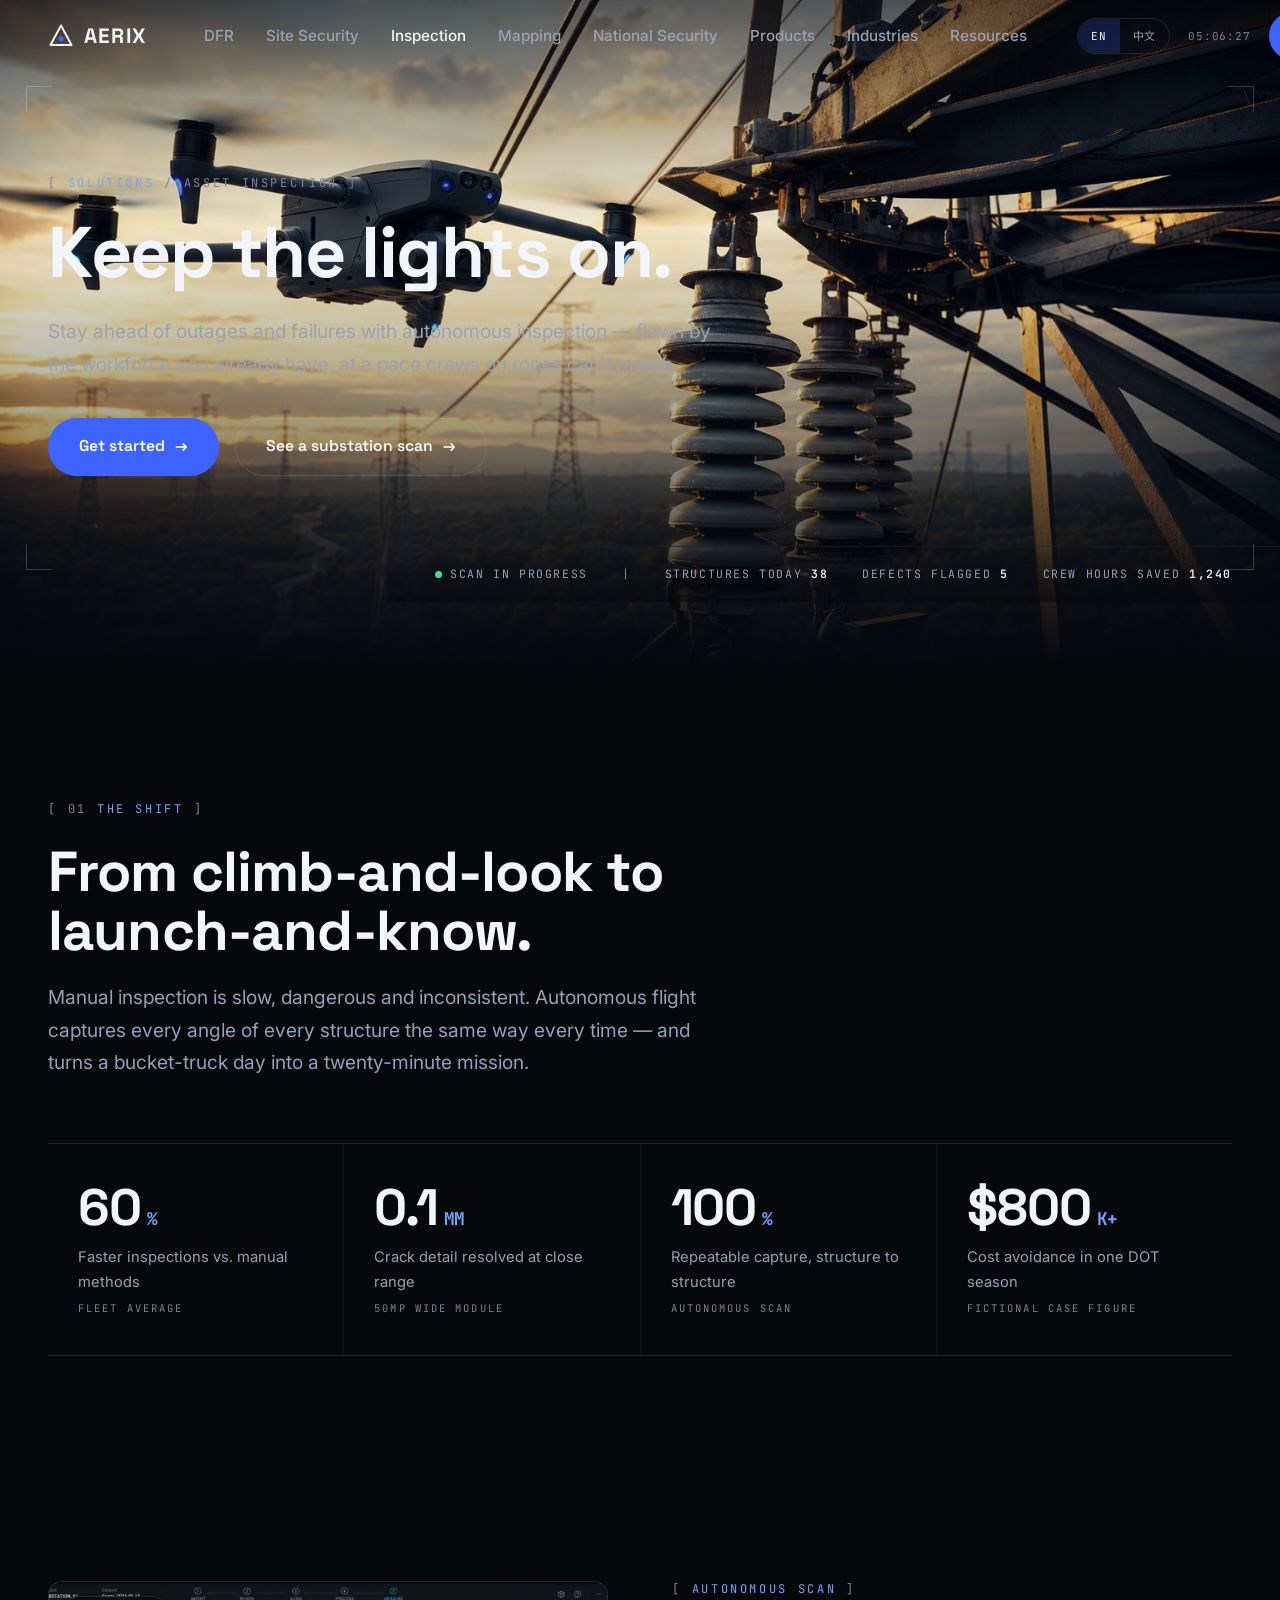
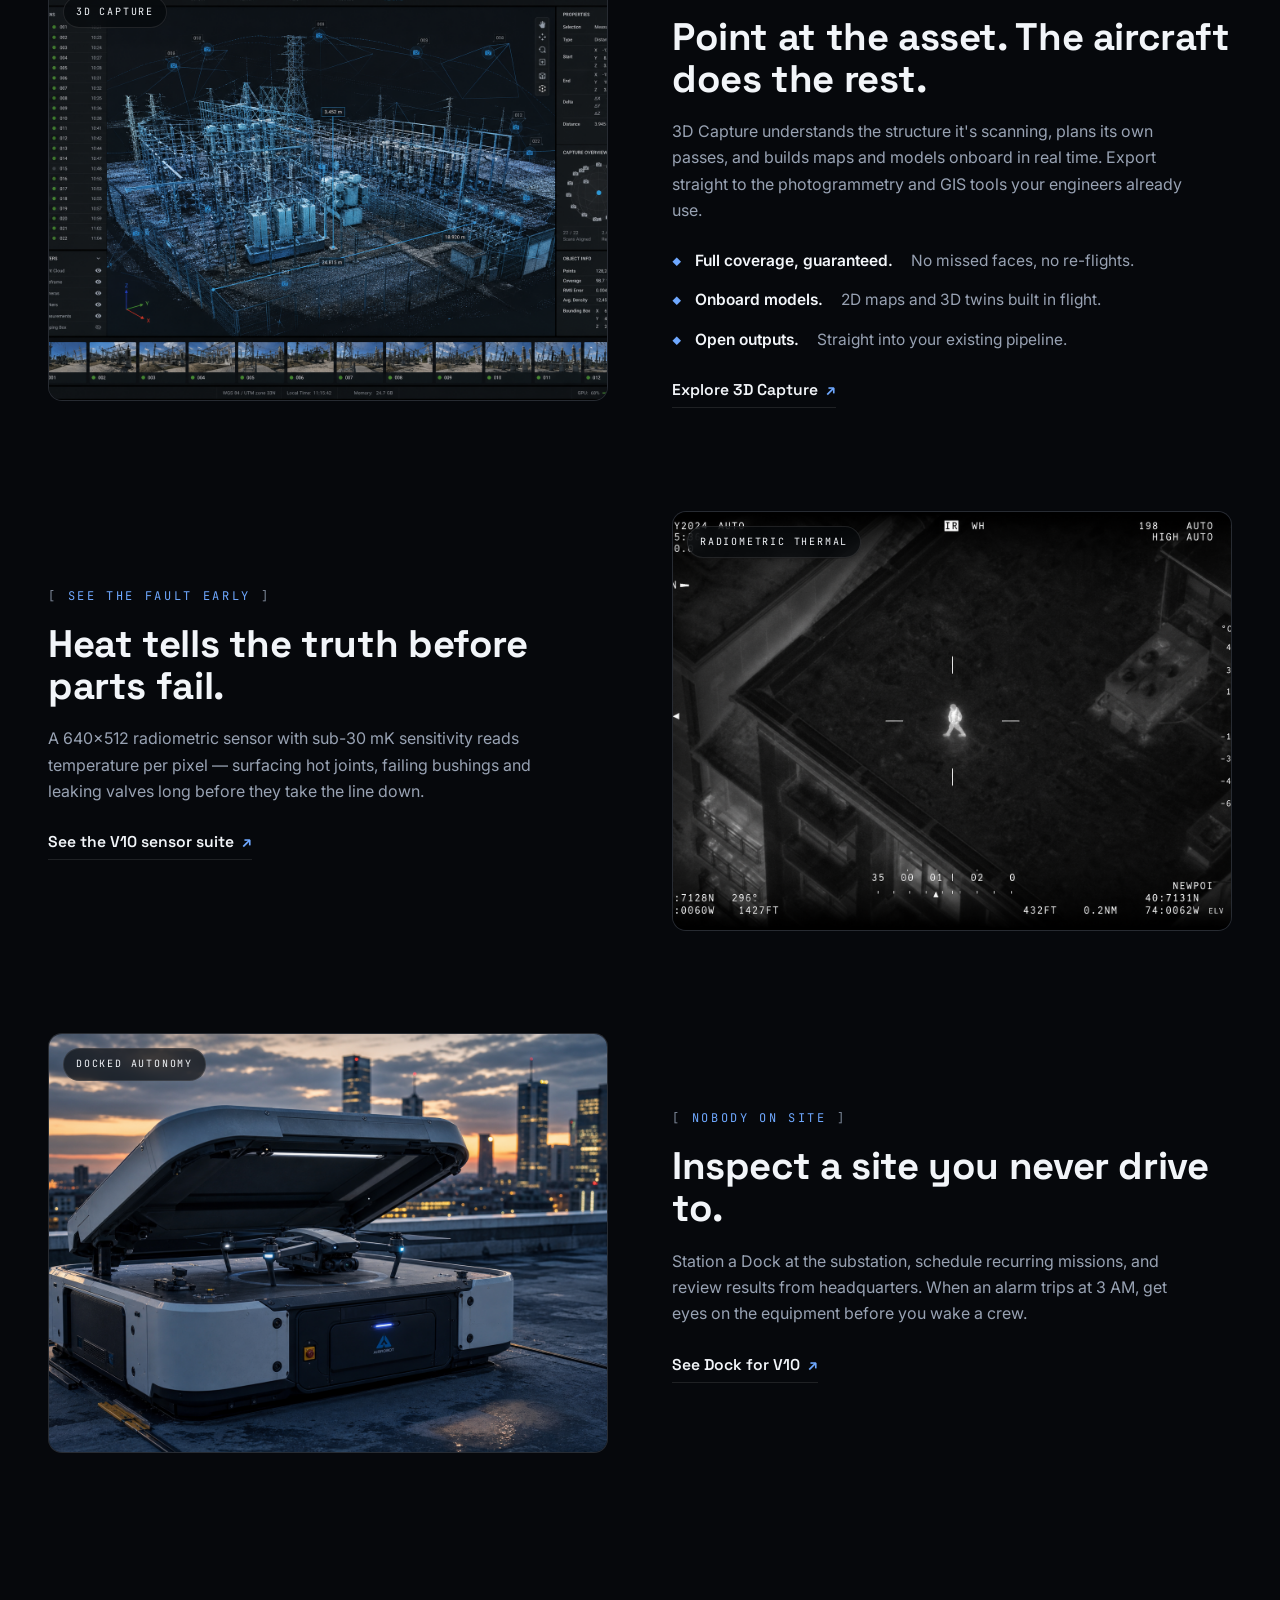
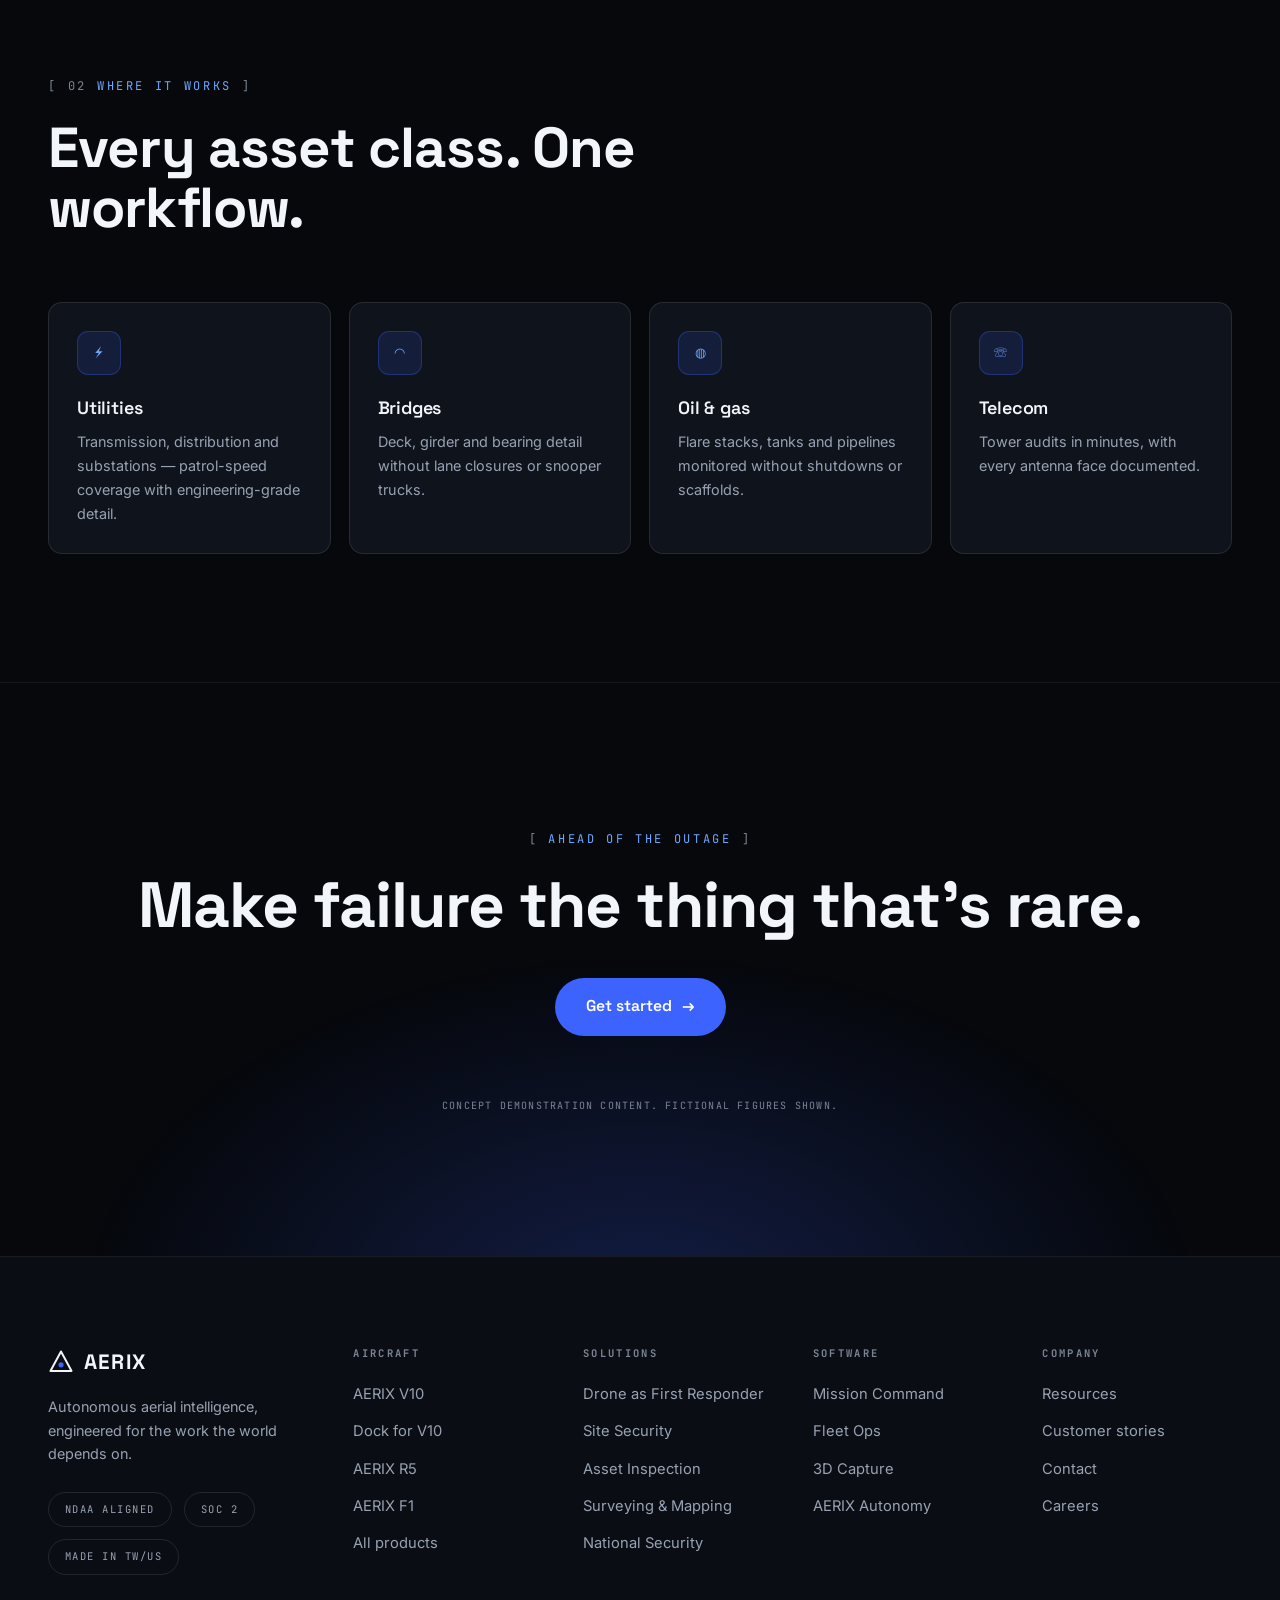
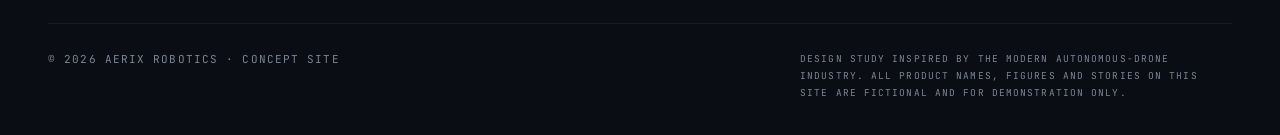
==== commit d3f5cb91: "feat(hero): add HeyGen cinematic video background to homepage hero 15s 1080p AI-generated drone b-ro" ====
--- a/asset-inspection.html
+++ b/asset-inspection.html
@@ -20,7 +20,7 @@
 <link rel="preconnect" href="https://fonts.googleapis.com">
 <link rel="preconnect" href="https://fonts.gstatic.com" crossorigin>
 <link href="https://fonts.googleapis.com/css2?family=Space+Grotesk:wght@500;600;700&family=Inter:wght@400;500;600&family=JetBrains+Mono:wght@400;600&family=Noto+Sans+TC:wght@400;500;700&display=swap" rel="stylesheet">
-<link rel="stylesheet" href="assets/css/main.css?v=4">
+<link rel="stylesheet" href="assets/css/main.css?v=5">
 </head>
 <body data-page="inspection" data-title-zh="設施巡檢無人機 — AERIX">
 
--- a/assets/css/main.css
+++ b/assets/css/main.css
@@ -189,6 +189,15 @@
   width:100%;height:100%;object-fit:cover;
   animation:kenburns 26s var(--ease) infinite alternate;
   filter:saturate(.92) contrast(1.05);
+}
+.hero-media video{
+  position:absolute;inset:0;width:100%;height:100%;object-fit:cover;
+  filter:saturate(.92) contrast(1.05);
+}
+.hero-media.has-video img{display:none}
+@media (prefers-reduced-motion: reduce){
+  .hero-media video{display:none}
+  .hero-media.has-video img{display:block}
 }
 @keyframes kenburns{
   from{transform:scale(1.02) translate(0,0)}
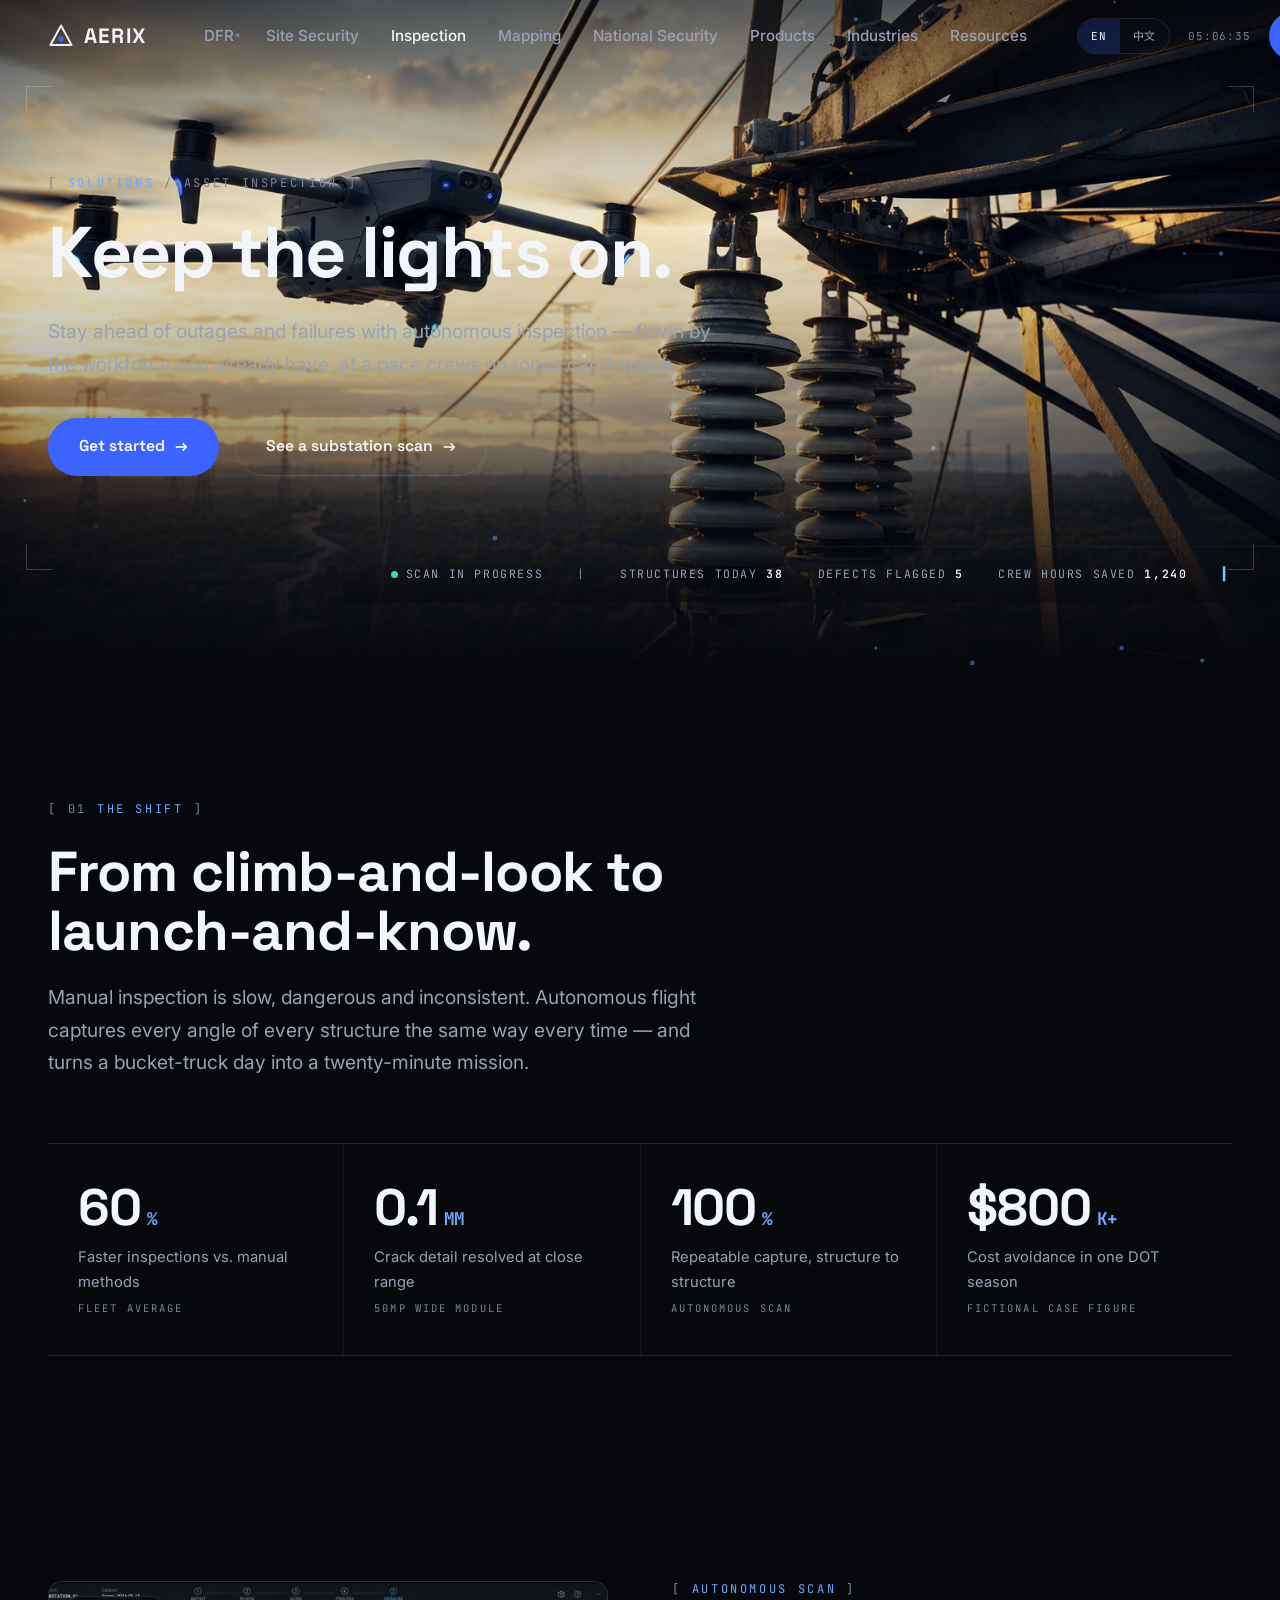
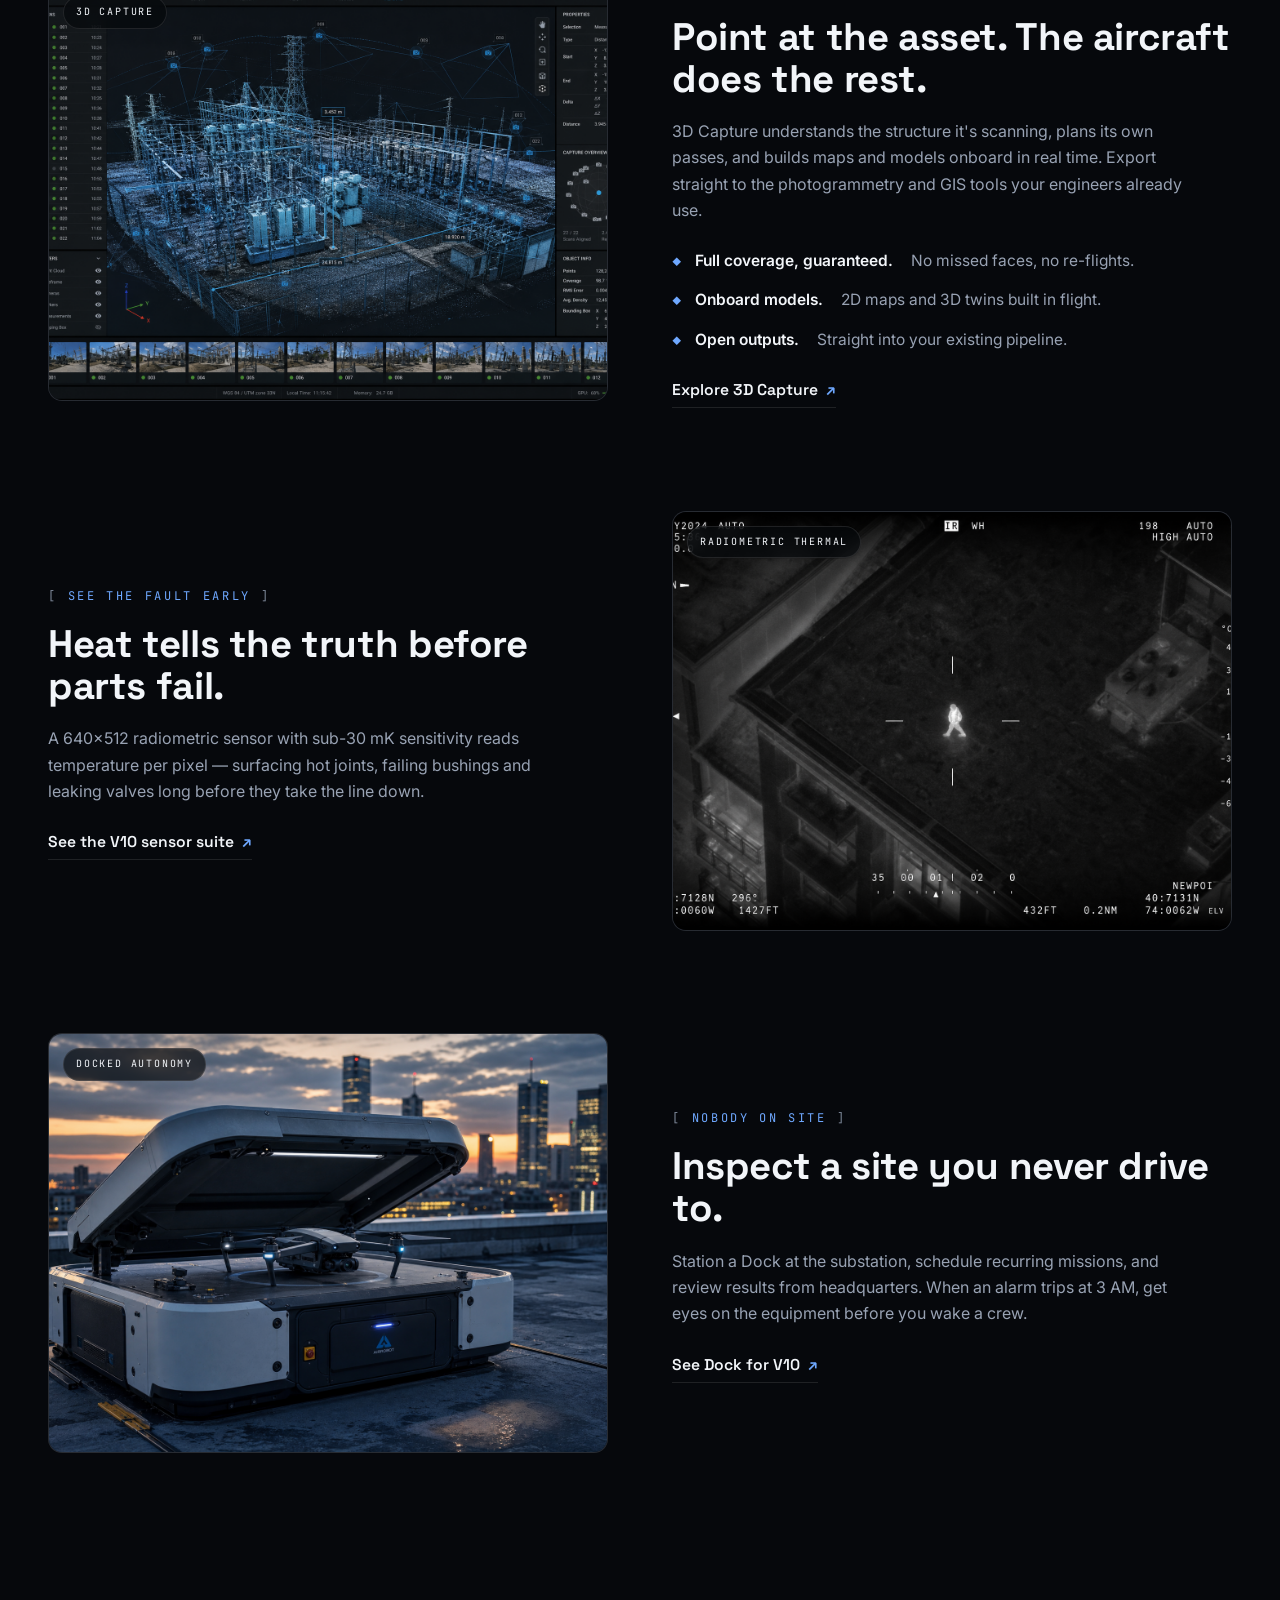
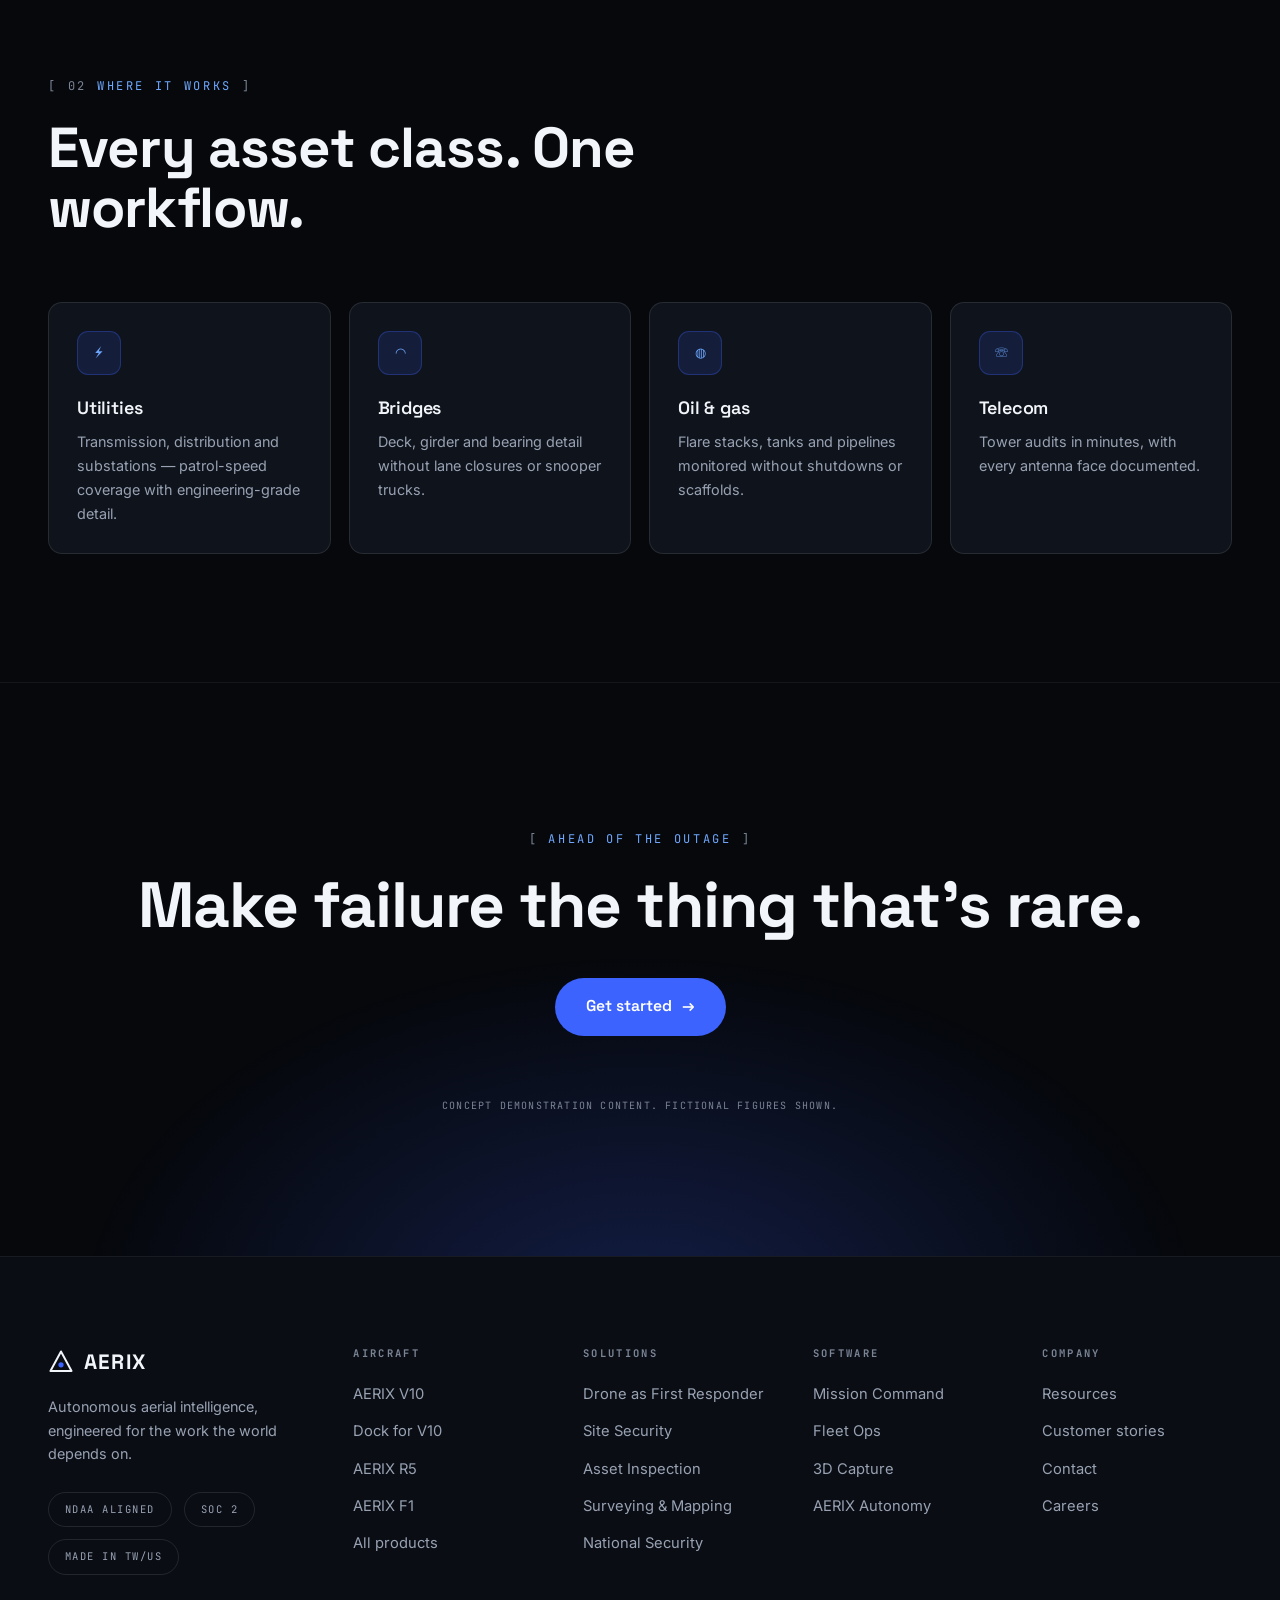
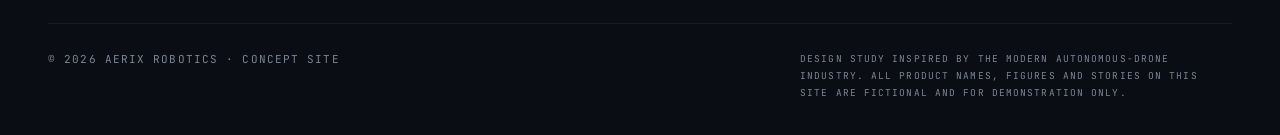
==== commit 78777626: "feat(motion): add HUD-grade motion layer v2 across the site Word-stagger hero headlines, radar scanl" ====
--- a/asset-inspection.html
+++ b/asset-inspection.html
@@ -20,7 +20,7 @@
 <link rel="preconnect" href="https://fonts.googleapis.com">
 <link rel="preconnect" href="https://fonts.gstatic.com" crossorigin>
 <link href="https://fonts.googleapis.com/css2?family=Space+Grotesk:wght@500;600;700&family=Inter:wght@400;500;600&family=JetBrains+Mono:wght@400;600&family=Noto+Sans+TC:wght@400;500;700&display=swap" rel="stylesheet">
-<link rel="stylesheet" href="assets/css/main.css?v=5">
+<link rel="stylesheet" href="assets/css/main.css?v=7">
 </head>
 <body data-page="inspection" data-title-zh="設施巡檢無人機 — AERIX">
 
@@ -136,6 +136,6 @@
 </main>
 
 <footer id="site-footer"></footer>
-<script src="assets/js/main.js?v=4"></script>
+<script src="assets/js/main.js?v=7"></script>
 </body>
 </html>
--- a/assets/css/main.css
+++ b/assets/css/main.css
@@ -607,3 +607,122 @@
   background-size:220% 100%;animation:shimmer 2.4s infinite;
 }
 @keyframes shimmer{to{background-position:-120% 0}}
+
+/* ============================================================
+   MOTION LAYER v2 — HUD-grade micro-animation system
+   ============================================================ */
+
+/* scroll progress bar */
+.scroll-progress{
+  position:fixed;top:0;left:0;height:2px;width:0;z-index:200;pointer-events:none;
+  background:linear-gradient(90deg,var(--accent),var(--cyan));
+  box-shadow:0 0 14px rgba(61,99,255,.75);
+}
+
+/* hero headline: per-word / per-glyph rise */
+.display .w{
+  display:inline-block;opacity:0;transform:translateY(.55em) rotate(1.5deg);
+  animation:wordRise .75s cubic-bezier(.16,1,.3,1) forwards;
+  animation-delay:calc(var(--i) * .05s);
+}
+@keyframes wordRise{to{opacity:1;transform:none}}
+
+/* hero scanline sweep */
+.hero-media::before{
+  content:"";position:absolute;left:0;right:0;top:-2%;height:2px;z-index:2;
+  background:linear-gradient(90deg,transparent,rgba(89,216,255,.5),transparent);
+  opacity:0;animation:scan 8s linear infinite;pointer-events:none;
+}
+@keyframes scan{
+  0%{top:-2%;opacity:0}5%{opacity:.65}45%{opacity:.45}
+  55%{top:102%;opacity:0}100%{top:102%;opacity:0}
+}
+
+/* swarm particle canvas (injected by JS) */
+.swarm{
+  position:absolute;inset:0;z-index:1;pointer-events:none;
+  mix-blend-mode:screen;opacity:.55;
+}
+
+/* HUD corners: slow breathing */
+.hud i{animation:hudGlow 3.8s ease-in-out infinite}
+.hud i:nth-child(2){animation-delay:.4s}
+.hud i:nth-child(3){animation-delay:.8s}
+.hud i:nth-child(4){animation-delay:1.2s}
+@keyframes hudGlow{50%{opacity:.4;transform:scale(.94)}}
+
+/* telemetry blinking cursor */
+.telemetry-inner::after{
+  content:"▍";font-family:var(--font-m);color:var(--cyan);
+  margin-left:2px;animation:cursorBlink 1.1s steps(1) infinite;
+}
+@keyframes cursorBlink{50%{opacity:0}}
+
+/* stats: HUD boot flicker when revealed */
+.reveal.in .stat .num{animation:hudBoot .5s steps(2) .05s both}
+@keyframes hudBoot{
+  0%{opacity:0}25%{opacity:.75}40%{opacity:.15}
+  60%{opacity:.85}80%{opacity:.45}100%{opacity:1}
+}
+
+/* mini-card icon pop */
+.reveal.in .ic{animation:icPop .55s cubic-bezier(.34,1.56,.64,1) .1s both}
+@keyframes icPop{from{opacity:0;transform:scale(.5) rotate(-8deg)}to{opacity:1;transform:none}}
+
+/* chips slide in after parent reveal */
+.reveal .chip{opacity:0;transform:translateY(-10px);transition:opacity .5s .4s,transform .5s .4s}
+.reveal.in .chip{opacity:1;transform:none}
+
+/* story play button: sonar pulse */
+.story-thumb .play i{animation:sonar 2.6s ease-out infinite}
+@keyframes sonar{
+  0%{box-shadow:0 0 0 0 rgba(89,216,255,.45)}
+  70%{box-shadow:0 0 0 18px rgba(89,216,255,0)}
+  100%{box-shadow:0 0 0 0 rgba(89,216,255,0)}
+}
+
+/* button shine sweep */
+.btn::before{
+  content:"";position:absolute;inset:0;pointer-events:none;
+  background:linear-gradient(115deg,transparent 32%,rgba(255,255,255,.28) 50%,transparent 68%);
+  transform:translateX(-130%);transition:transform .65s var(--ease);
+}
+.btn:hover::before{transform:translateX(130%)}
+
+/* logo mark spin on hover */
+.logo svg{transition:transform .6s cubic-bezier(.34,1.56,.64,1)}
+.logo:hover svg{transform:rotate(120deg)}
+
+/* base reveal: add subtle scale + springier ease */
+.reveal{transform:translateY(30px) scale(.985);transition-timing-function:cubic-bezier(.16,1,.3,1)}
+
+/* directional entrances for split rows (composes with base reveal) */
+.split.reveal .split-media{transform:translateX(-28px);transition:transform .9s cubic-bezier(.16,1,.3,1) .08s}
+.split.reveal .split-copy{transform:translateX(28px);transition:transform .9s cubic-bezier(.16,1,.3,1) .14s}
+.split.rev.reveal .split-media{transform:translateX(28px)}
+.split.rev.reveal .split-copy{transform:translateX(-28px)}
+.split.reveal.in .split-media,.split.reveal.in .split-copy{transform:none}
+
+.family-item.reveal .family-media{transform:translateX(-26px);transition:transform .9s cubic-bezier(.16,1,.3,1) .08s}
+.family-item.reveal .family-copy{transform:translateX(26px);transition:transform .9s cubic-bezier(.16,1,.3,1) .14s}
+.family-item:nth-child(even).reveal .family-media{transform:translateX(26px)}
+.family-item:nth-child(even).reveal .family-copy{transform:translateX(-26px)}
+.family-item.reveal.in .family-media,.family-item.reveal.in .family-copy{transform:none}
+
+/* scroll-driven parallax (uses `translate` so it never fights transform transitions) */
+@supports (animation-timeline: view()){
+  .split-media,.family-media{
+    animation:parY linear both;animation-timeline:view();
+    animation-range:entry 0% exit 100%;
+  }
+  @keyframes parY{from{translate:0 22px}to{translate:0 -22px}}
+  .story-thumb img,.card-media img{
+    animation:parYs linear both;animation-timeline:view();
+    animation-range:entry 0% exit 100%;
+  }
+  @keyframes parYs{from{translate:0 10px}to{translate:0 -10px}}
+}
+
+/* card tilt helper (JS drives, this just promotes) */
+.card{will-change:transform}
+
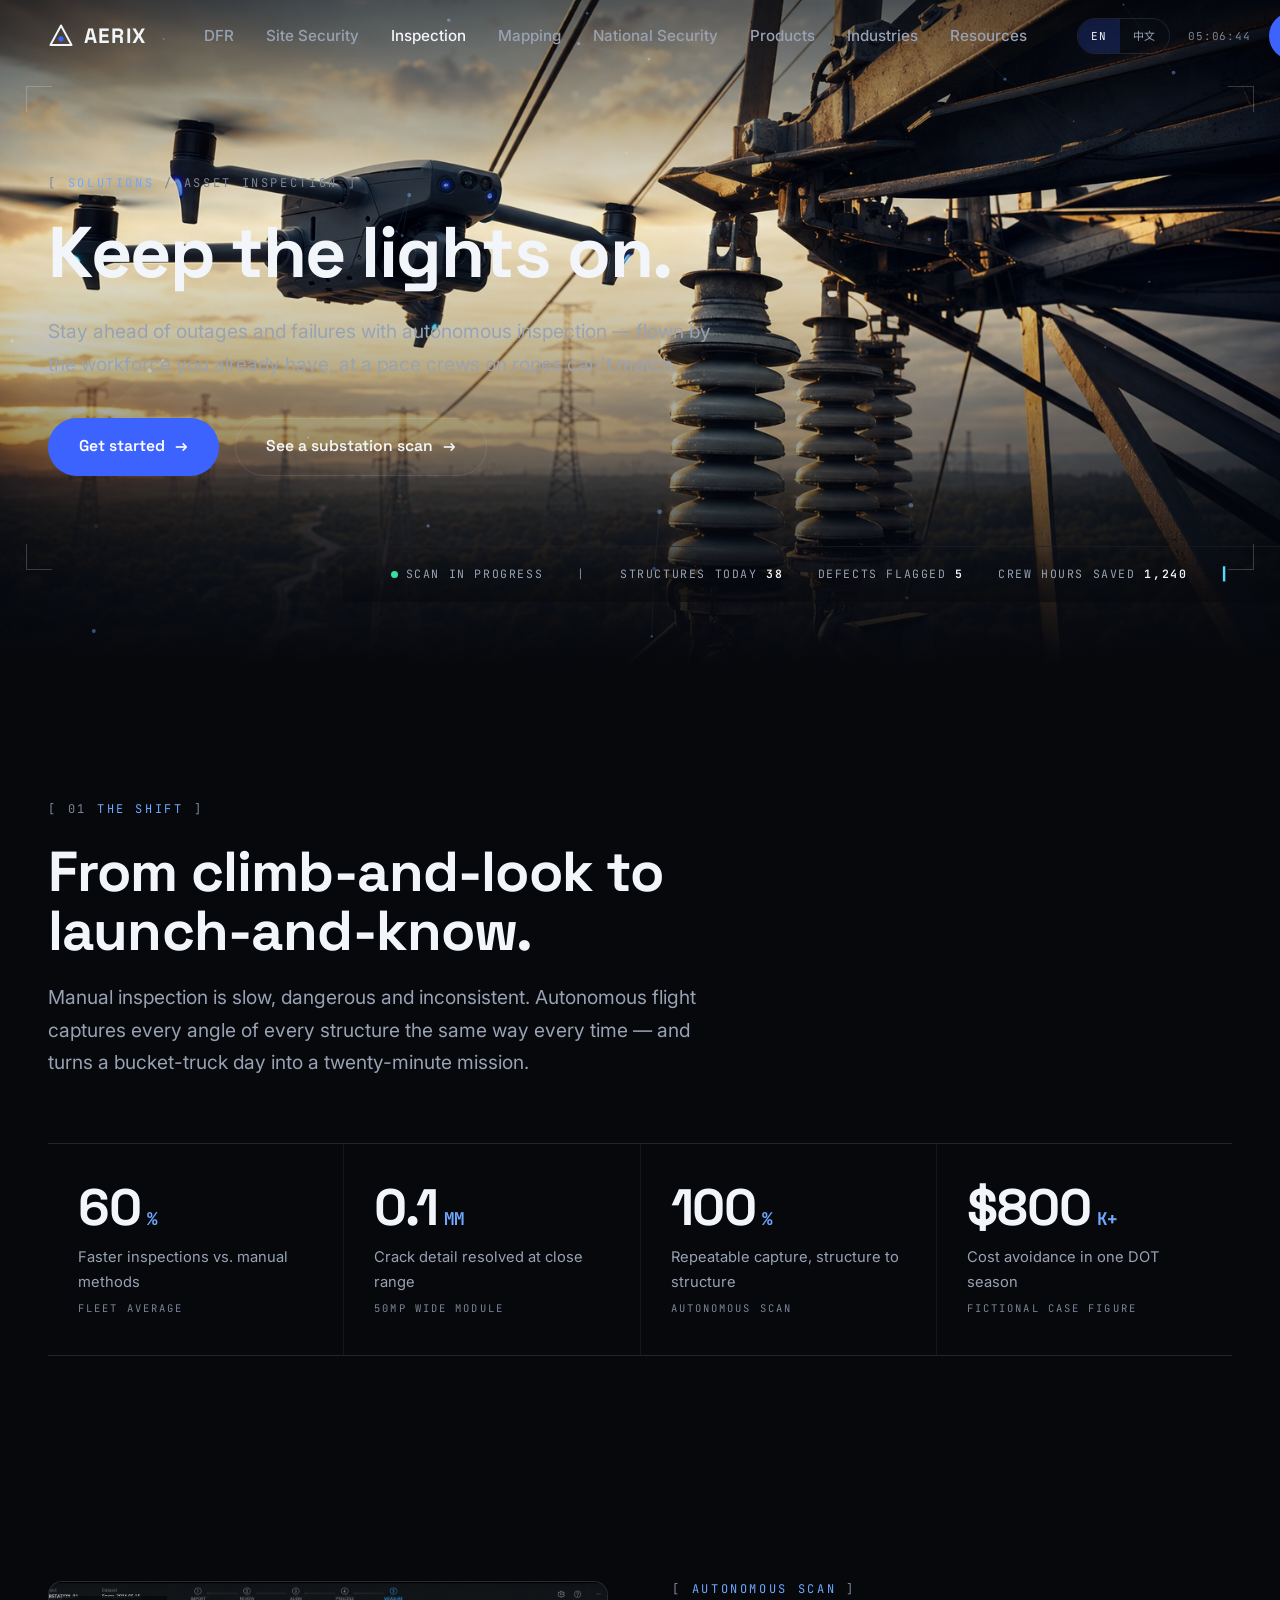
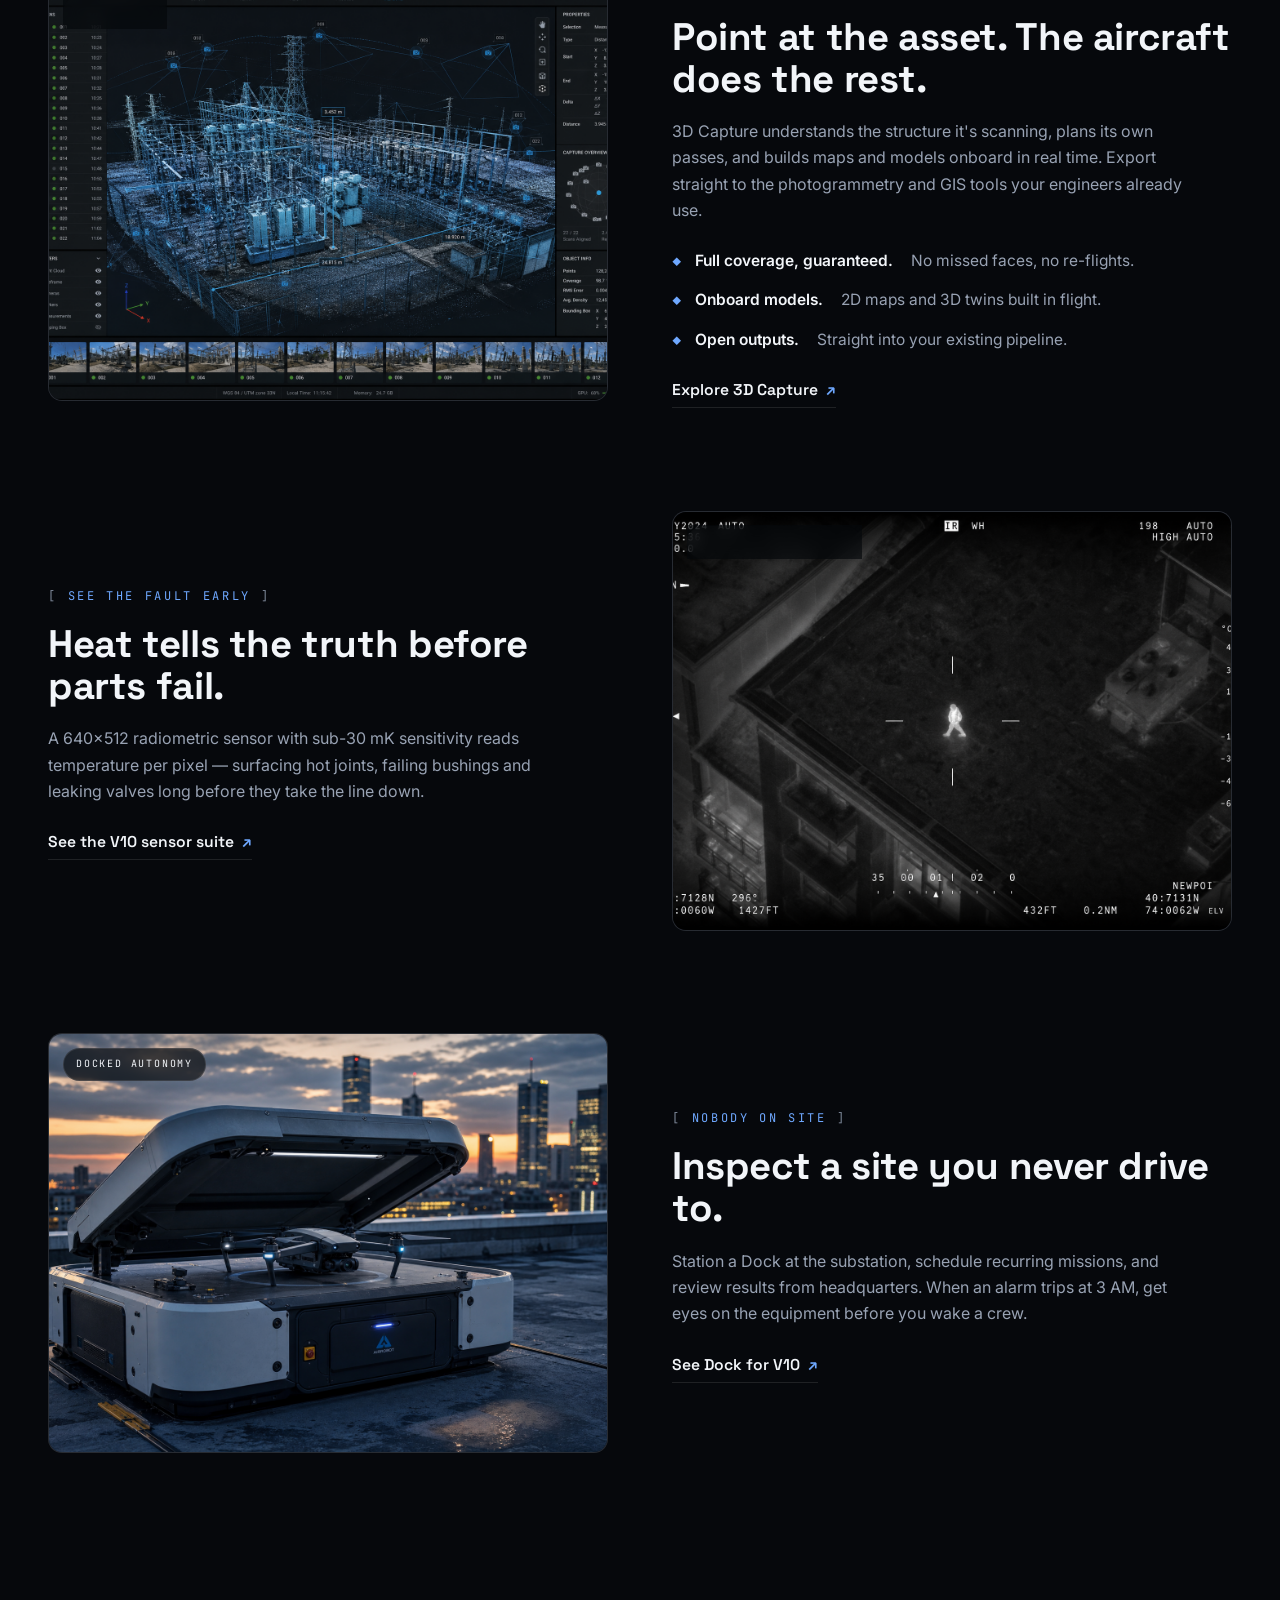
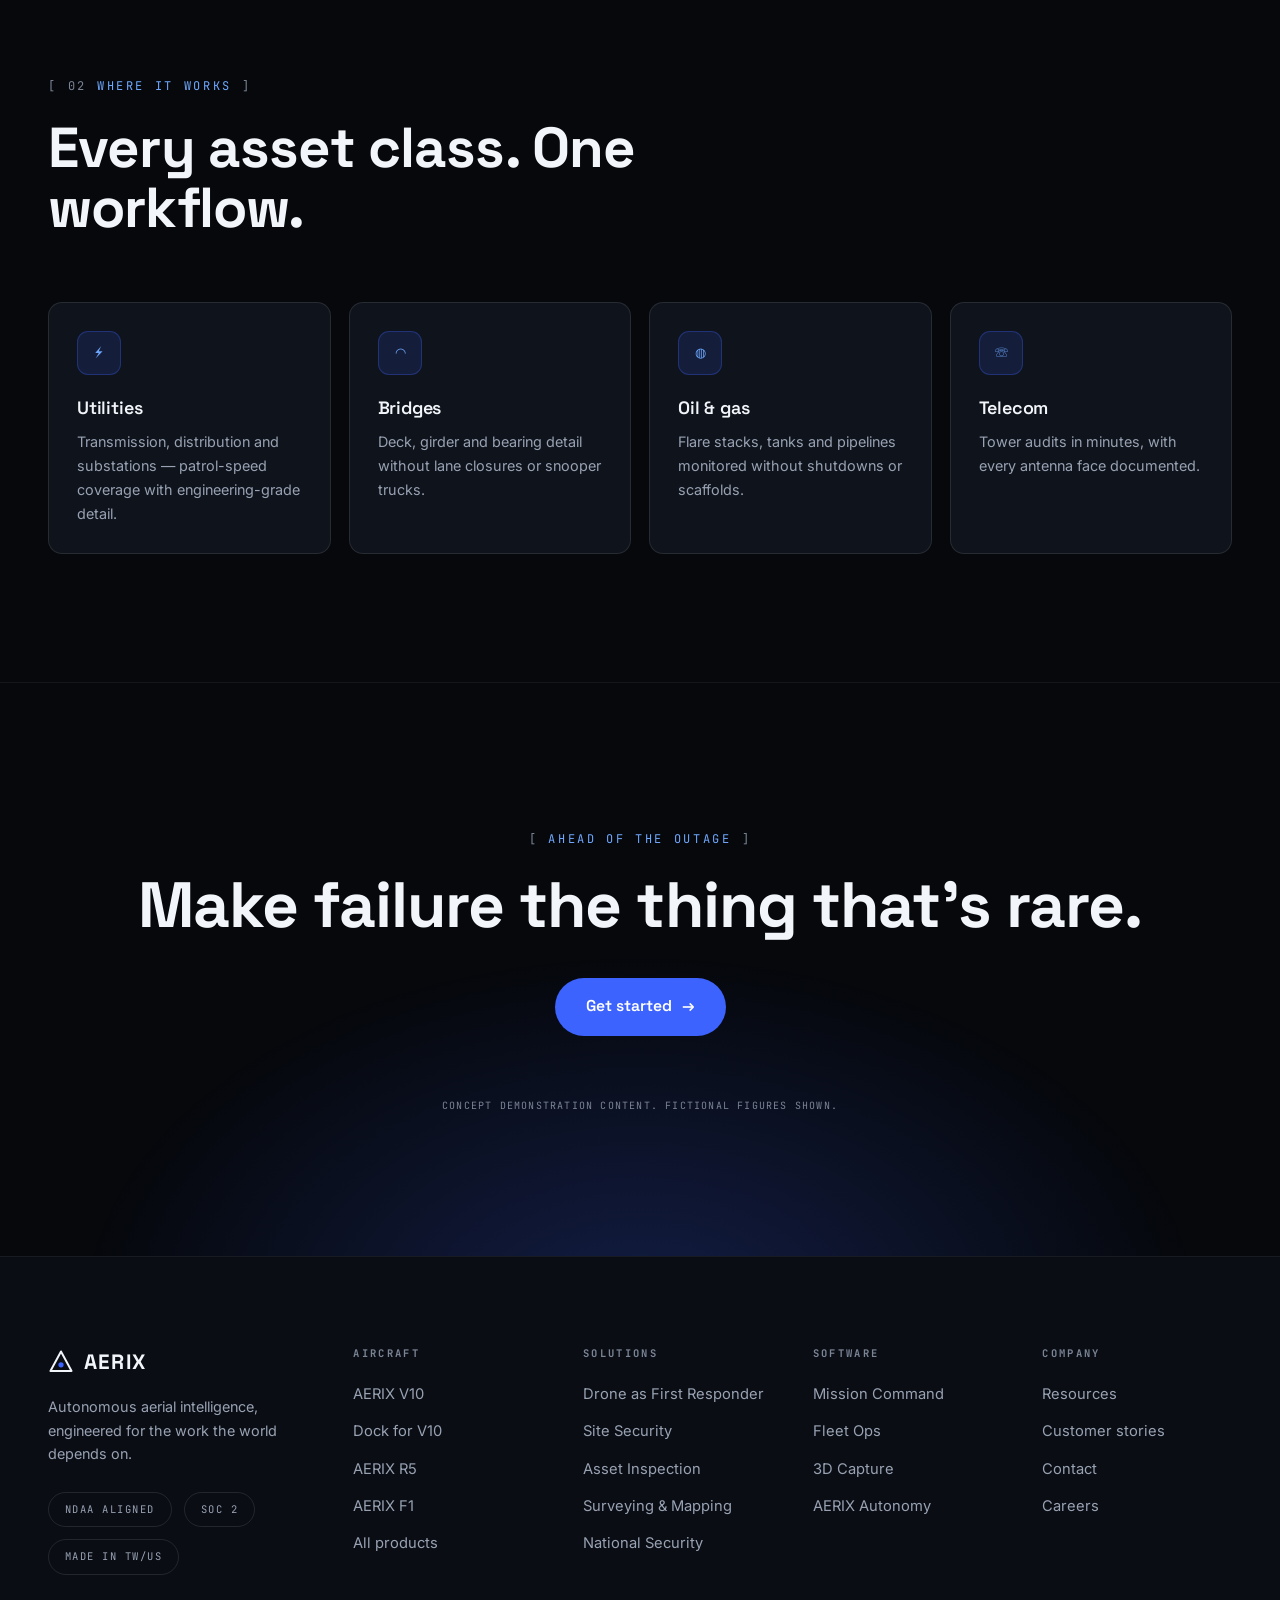
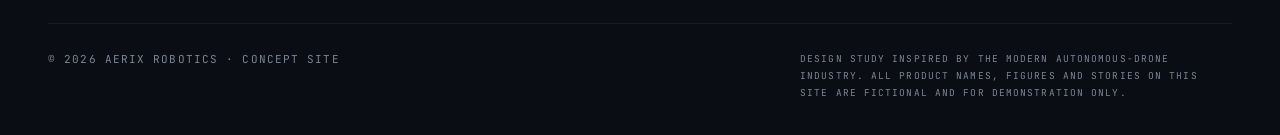
==== commit ebda7a77: "feat(nav): full-width mega menus with media cards and video lightbox Skydio-anatomy three-zone panel" ====
--- a/asset-inspection.html
+++ b/asset-inspection.html
@@ -20,7 +20,7 @@
 <link rel="preconnect" href="https://fonts.googleapis.com">
 <link rel="preconnect" href="https://fonts.gstatic.com" crossorigin>
 <link href="https://fonts.googleapis.com/css2?family=Space+Grotesk:wght@500;600;700&family=Inter:wght@400;500;600&family=JetBrains+Mono:wght@400;600&family=Noto+Sans+TC:wght@400;500;700&display=swap" rel="stylesheet">
-<link rel="stylesheet" href="assets/css/main.css?v=7">
+<link rel="stylesheet" href="assets/css/main.css?v=8">
 </head>
 <body data-page="inspection" data-title-zh="設施巡檢無人機 — AERIX">
 
@@ -136,6 +136,6 @@
 </main>
 
 <footer id="site-footer"></footer>
-<script src="assets/js/main.js?v=7"></script>
+<script src="assets/js/main.js?v=8"></script>
 </body>
 </html>
--- a/assets/css/main.css
+++ b/assets/css/main.css
@@ -153,28 +153,88 @@
 :lang(zh-Hant) .telemetry-inner{letter-spacing:.1em}
 :lang(zh-Hant) .lede{line-height:1.9}
 
-/* mega menu */
-.mega{
-  position:absolute;top:100%;left:50%;transform:translate(-50%,8px);
-  min-width:560px;background:rgba(12,15,21,.97);backdrop-filter:blur(24px);
-  border:1px solid var(--line);border-radius:16px;padding:26px;
-  display:grid;grid-template-columns:1fr 1fr;gap:6px 26px;
-  opacity:0;visibility:hidden;pointer-events:none;
-  transition:opacity .28s var(--ease), transform .28s var(--ease), visibility .28s;
-  box-shadow:0 30px 80px -20px rgba(0,0,0,.8);
-}
-.nav-links>li:hover .mega{opacity:1;visibility:visible;pointer-events:auto;transform:translate(-50%,0)}
-.mega a{
-  display:block;padding:11px 14px;border-radius:10px;transition:background .2s;
-}
-.mega a:hover{background:rgba(255,255,255,.05)}
-.mega a b{display:block;font-family:var(--font-d);font-weight:600;font-size:.95rem}
-.mega a span{font-size:.82rem;color:var(--muted)}
-.mega .mega-head{
-  grid-column:1/-1;font-family:var(--font-m);font-size:10.5px;color:var(--dim);
-  text-transform:uppercase;letter-spacing:.2em;padding:0 14px 8px;
-  border-bottom:1px solid var(--line-soft);margin-bottom:8px;
-}
+/* ---------- full-width mega menu (Skydio-anatomy: big links / small links / media) ---------- */
+.mega2{
+  position:fixed;left:0;right:0;top:72px;z-index:99;
+  background:rgba(9,11,16,.97);backdrop-filter:blur(26px);
+  border-bottom:1px solid var(--line);
+  box-shadow:0 40px 90px -30px rgba(0,0,0,.85);
+  opacity:0;visibility:hidden;pointer-events:none;transform:translateY(-6px);
+  transition:opacity .25s var(--ease), transform .25s var(--ease), visibility .25s;
+}
+.nav-links>li:hover .mega2,
+.nav-links>li:focus-within .mega2{
+  opacity:1;visibility:visible;pointer-events:auto;transform:none;
+}
+.mega2-grid{
+  max-width:var(--max);margin:0 auto;padding:44px var(--pad) 54px;
+  display:grid;grid-template-columns:1.05fr .85fr 1fr;gap:0 clamp(36px,4vw,72px);
+}
+.mega2 .m-group{
+  font-family:var(--font-m);font-size:11px;letter-spacing:.16em;
+  text-transform:uppercase;color:var(--dim);padding-bottom:14px;
+  border-bottom:1px solid var(--line);
+}
+.mega2 .m-big a{
+  display:block;font-family:var(--font-d);font-weight:600;
+  font-size:clamp(1.15rem,1.6vw,1.45rem);letter-spacing:-.01em;color:var(--text);
+  padding:17px 0;border-bottom:1px solid var(--line);
+  transition:color .2s, padding-left .25s var(--ease);
+}
+.mega2 .m-big a:hover{color:var(--accent-hi);padding-left:8px}
+.mega2 .m-small a{
+  display:block;font-size:.98rem;color:var(--muted);
+  padding:13px 0;border-bottom:1px solid var(--line);
+  transition:color .2s, padding-left .25s var(--ease);
+}
+.mega2 .m-small a:hover{color:var(--text);padding-left:6px}
+.mega2 .m-related{
+  font-family:var(--font-m);font-size:11px;letter-spacing:.16em;
+  text-transform:uppercase;color:var(--dim);
+  margin-top:30px;padding-bottom:12px;border-bottom:1px solid var(--line);
+}
+.mega2 .m-media{padding-top:0}
+.mega2 .m-thumb{
+  position:relative;display:block;width:100%;padding:0;border-radius:12px;overflow:hidden;
+  border:1px solid var(--line);aspect-ratio:16/9;cursor:pointer;background:var(--panel);
+}
+.mega2 .m-thumb img{width:100%;height:100%;object-fit:cover;
+  transition:transform .6s var(--ease);filter:saturate(.9)}
+.mega2 .m-thumb:hover img{transform:scale(1.05)}
+.mega2 .m-thumb .play{position:absolute;inset:0;display:grid;place-items:center}
+.mega2 .m-thumb .play i{
+  width:54px;height:54px;border-radius:50%;background:rgba(6,8,12,.6);
+  border:1px solid rgba(255,255,255,.4);backdrop-filter:blur(6px);
+  display:grid;place-items:center;transition:transform .3s, background .3s;
+}
+.mega2 .m-thumb:hover .play i{transform:scale(1.12);background:var(--accent)}
+.mega2 .m-thumb .play i::after{content:"";border-left:13px solid #fff;
+  border-block:8px solid transparent;margin-left:4px}
+.mega2 .m-caption{margin-top:12px;font-size:.9rem;color:var(--muted)}
+.mega2 .m-badge{
+  display:inline-block;margin-top:14px;font-family:var(--font-m);font-size:10px;
+  letter-spacing:.18em;text-transform:uppercase;color:var(--cyan);
+  border:1px solid rgba(89,216,255,.3);border-radius:999px;padding:6px 12px;
+}
+
+/* ---------- video lightbox ---------- */
+.vmodal{
+  position:fixed;inset:0;z-index:300;display:none;
+  align-items:center;justify-content:center;padding:4vw;
+  background:rgba(3,4,7,.88);backdrop-filter:blur(10px);
+}
+.vmodal.open{display:flex}
+.vmodal video{
+  width:min(1100px,100%);max-height:82vh;border-radius:14px;
+  border:1px solid var(--line);background:#000;
+  box-shadow:0 40px 120px -30px rgba(0,0,0,.9);
+}
+.vmodal .vclose{
+  position:absolute;top:26px;right:30px;width:46px;height:46px;border-radius:50%;
+  border:1px solid var(--line);color:var(--text);font-size:1.15rem;
+  display:grid;place-items:center;transition:border-color .25s, background .25s;
+}
+.vmodal .vclose:hover{border-color:var(--accent-hi);background:rgba(61,99,255,.15)}
 .nav-burger{display:none;flex-direction:column;gap:5px;padding:8px}
 .nav-burger span{width:22px;height:2px;background:var(--text);transition:.3s}
 
@@ -556,7 +616,8 @@
   .industry-grid .card{grid-column:auto !important}
   .grid-4{grid-template-columns:repeat(2,1fr)}
   .footer-grid{grid-template-columns:1fr 1fr}
-  .mega{min-width:480px}
+  .mega2-grid{grid-template-columns:1fr 1fr;gap:0 40px}
+  .mega2 .m-media{grid-column:1/-1;margin-top:26px;max-width:460px}
 }
 @media(max-width:860px){
   .nav-links{
@@ -568,7 +629,7 @@
   .nav-links.open{transform:none;opacity:1;visibility:visible}
   .nav-links>li{height:auto;display:block}
   .nav-links>li>a{padding:14px 6px;font-size:1.05rem}
-  .mega{display:none}
+  .mega2{display:none}
   .nav-burger{display:flex;margin-left:6px}
   .nav-cta .btn{display:none}
   .nav-cta .mono-clock{display:none}
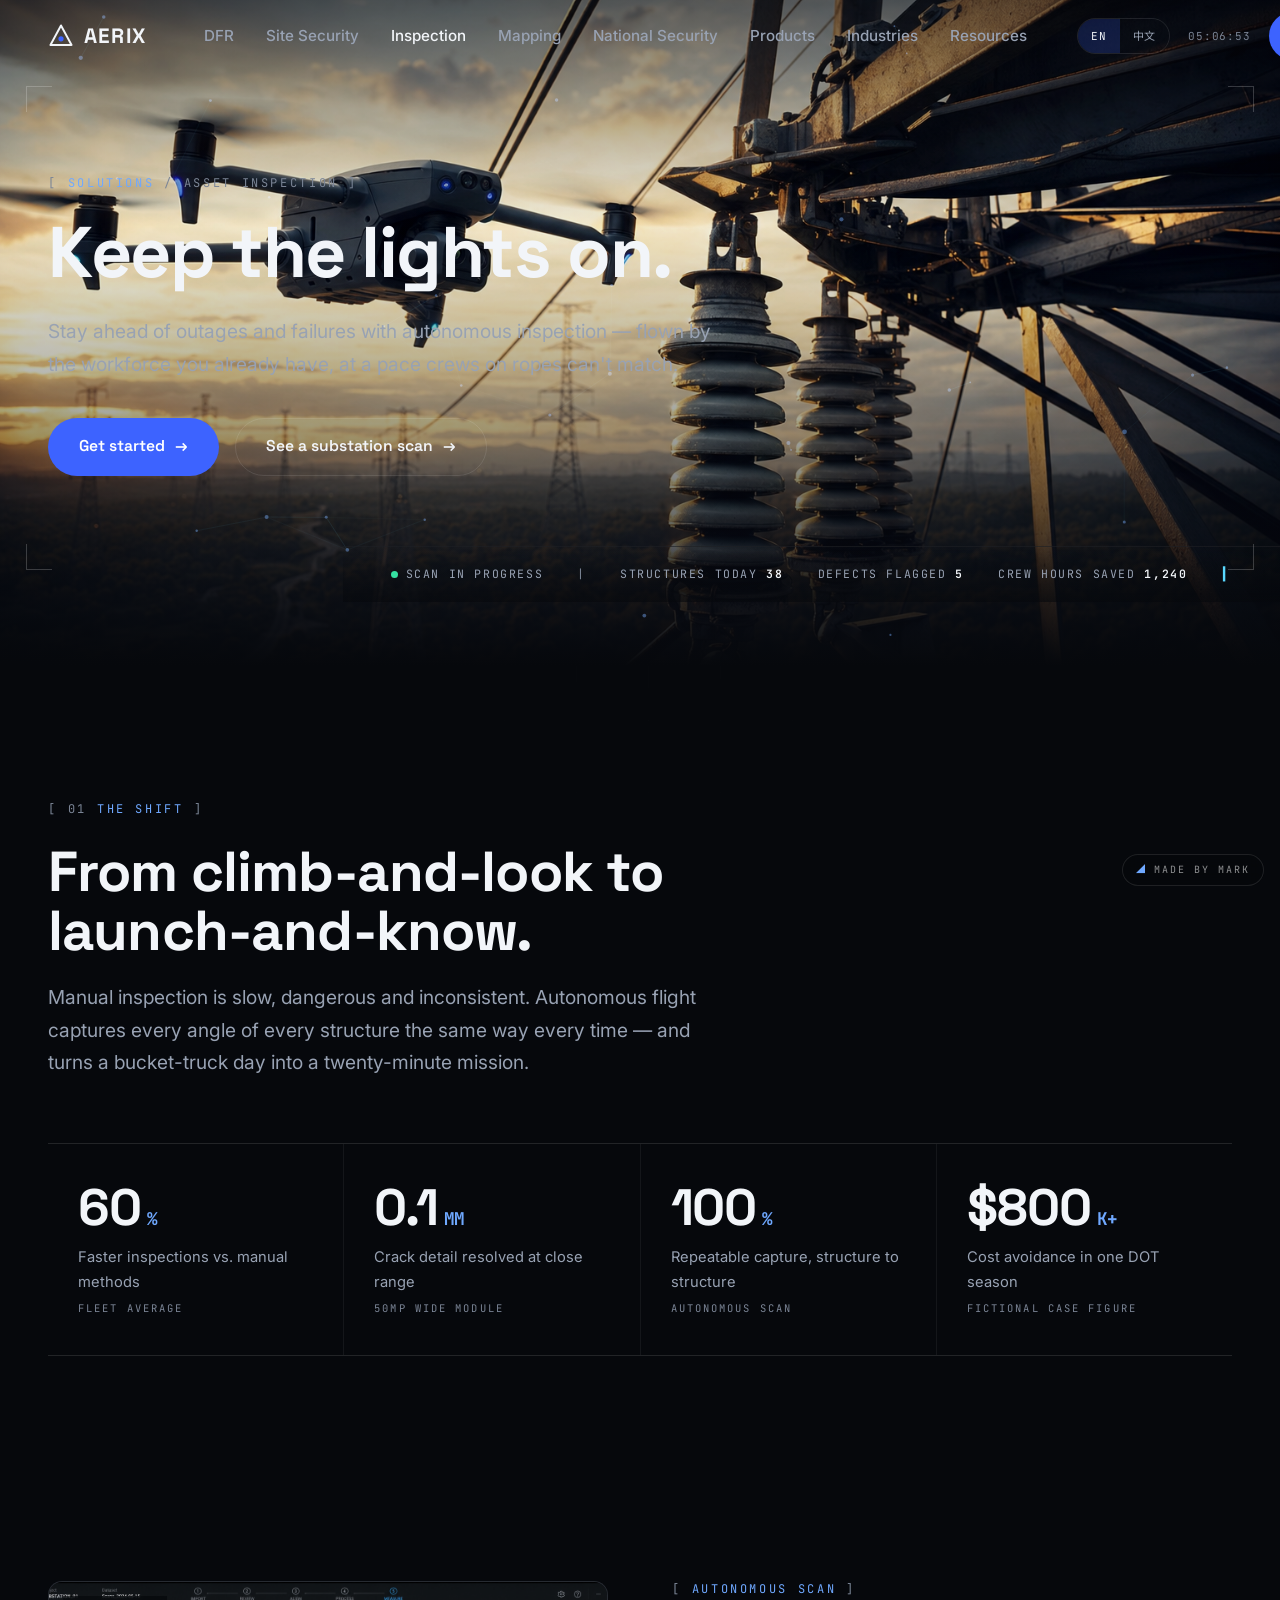
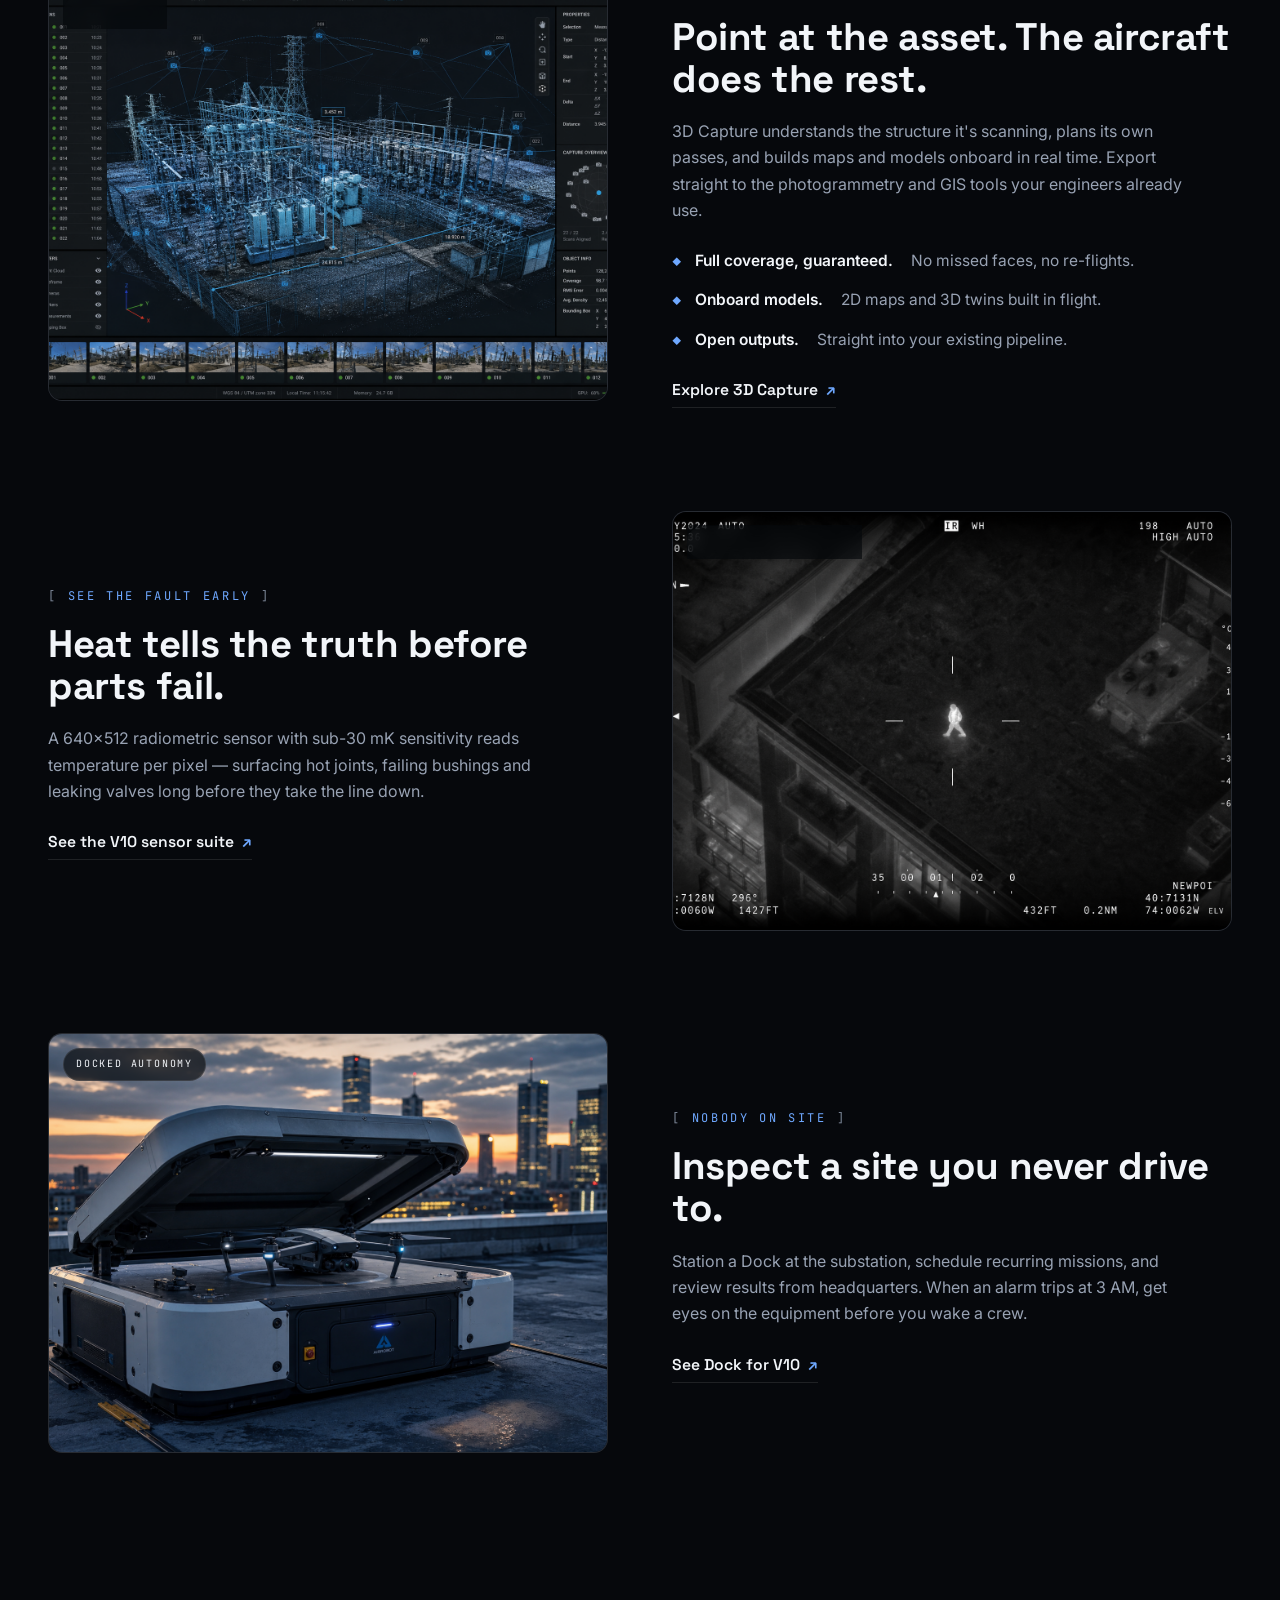
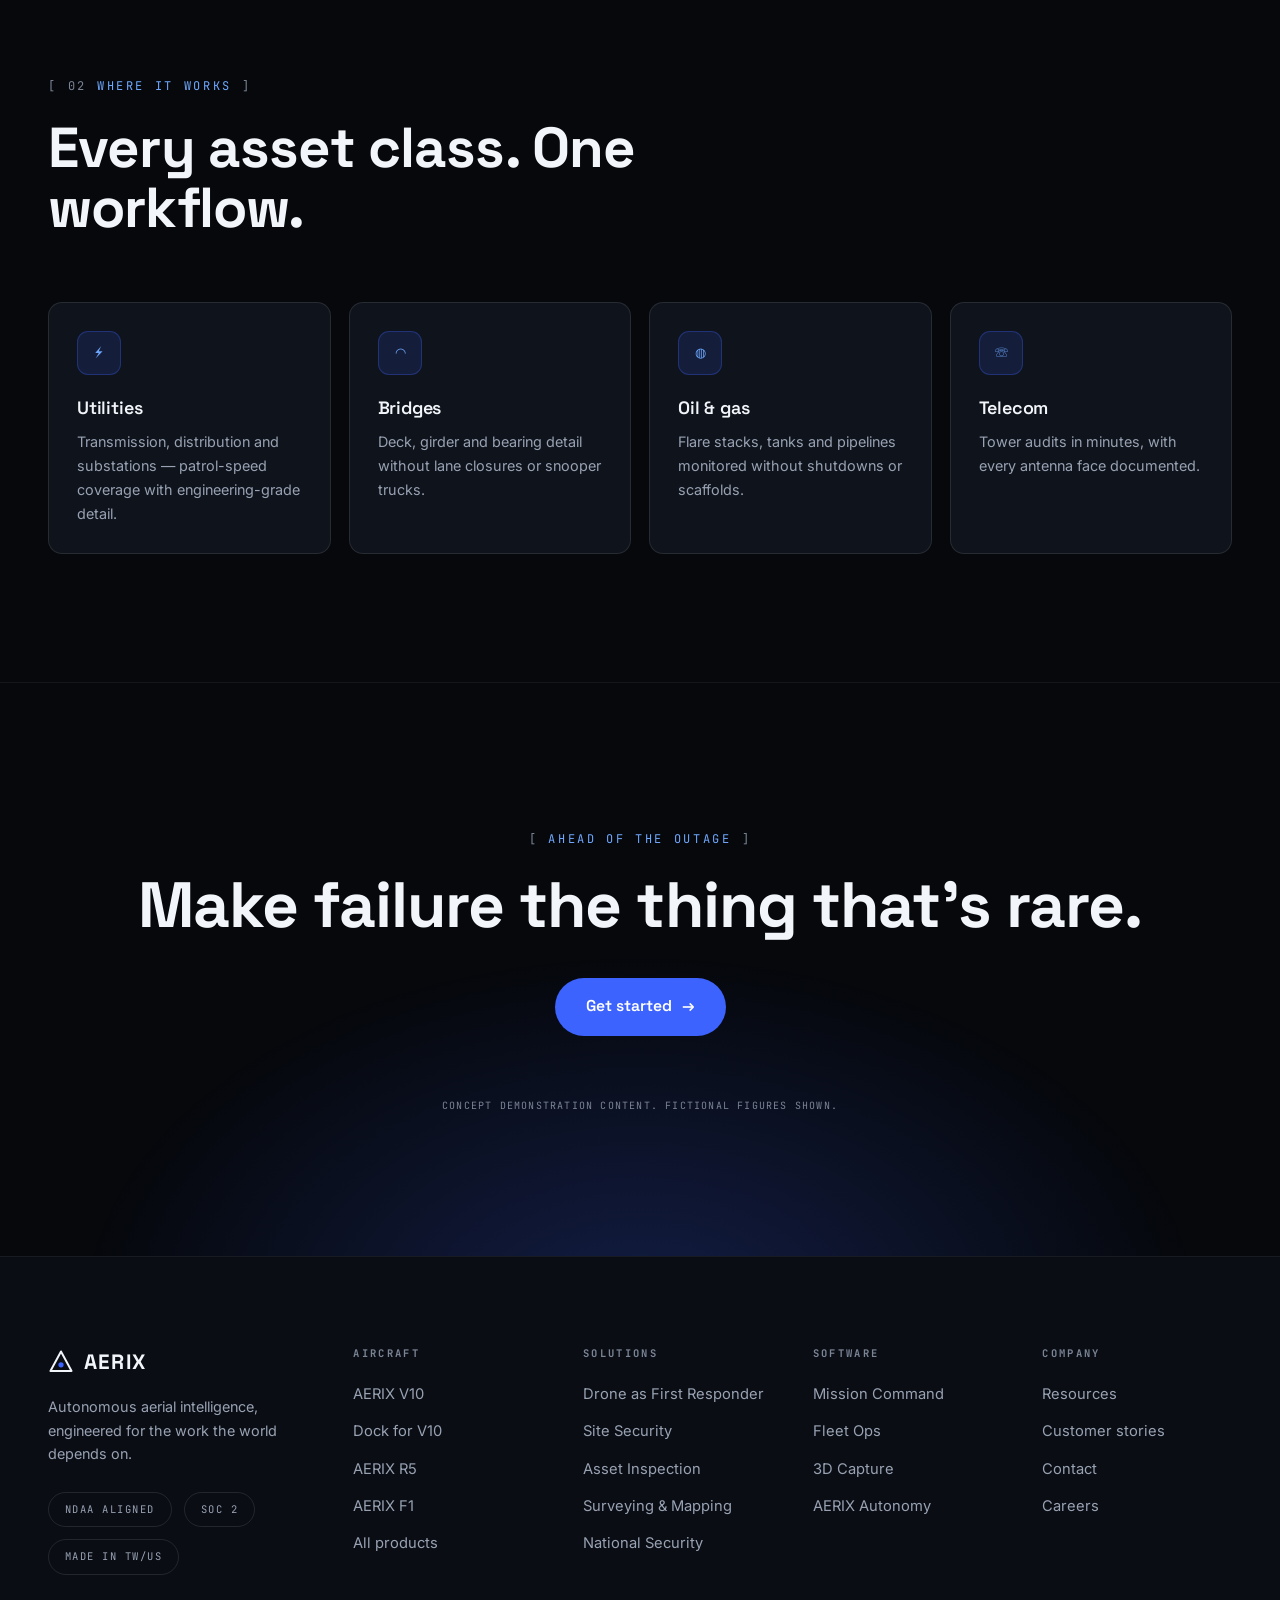
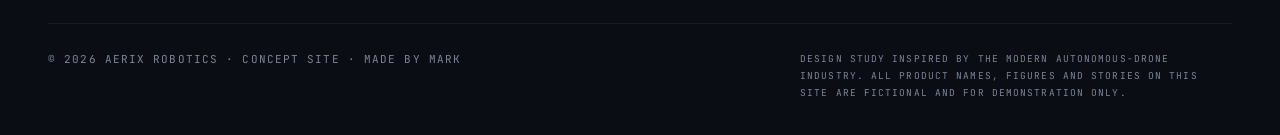
==== commit f32a50a2: "feat(site): add site-wide 'Made by Mark' watermark badge Fixed bottom-right bilingual badge (zh: Mar" ====
--- a/asset-inspection.html
+++ b/asset-inspection.html
@@ -20,7 +20,7 @@
 <link rel="preconnect" href="https://fonts.googleapis.com">
 <link rel="preconnect" href="https://fonts.gstatic.com" crossorigin>
 <link href="https://fonts.googleapis.com/css2?family=Space+Grotesk:wght@500;600;700&family=Inter:wght@400;500;600&family=JetBrains+Mono:wght@400;600&family=Noto+Sans+TC:wght@400;500;700&display=swap" rel="stylesheet">
-<link rel="stylesheet" href="assets/css/main.css?v=8">
+<link rel="stylesheet" href="assets/css/main.css?v=9">
 </head>
 <body data-page="inspection" data-title-zh="設施巡檢無人機 — AERIX">
 
@@ -136,6 +136,6 @@
 </main>
 
 <footer id="site-footer"></footer>
-<script src="assets/js/main.js?v=8"></script>
+<script src="assets/js/main.js?v=9"></script>
 </body>
 </html>
--- a/assets/css/main.css
+++ b/assets/css/main.css
@@ -216,6 +216,18 @@
   letter-spacing:.18em;text-transform:uppercase;color:var(--cyan);
   border:1px solid rgba(89,216,255,.3);border-radius:999px;padding:6px 12px;
 }
+
+/* ---------- watermark ---------- */
+.watermark{
+  position:fixed;right:16px;bottom:14px;z-index:150;pointer-events:none;
+  font-family:var(--font-m);font-size:10px;letter-spacing:.2em;text-transform:uppercase;
+  color:rgba(255,255,255,.55);background:rgba(6,8,12,.55);
+  border:1px solid var(--line);border-radius:999px;padding:7px 13px;
+  backdrop-filter:blur(8px);display:flex;align-items:center;gap:7px;
+}
+.watermark i{font-style:normal;color:var(--accent-hi);font-size:9px}
+@media(max-width:860px){.watermark{right:10px;bottom:10px;padding:6px 10px}}
+@media print{.watermark{display:none}}
 
 /* ---------- video lightbox ---------- */
 .vmodal{
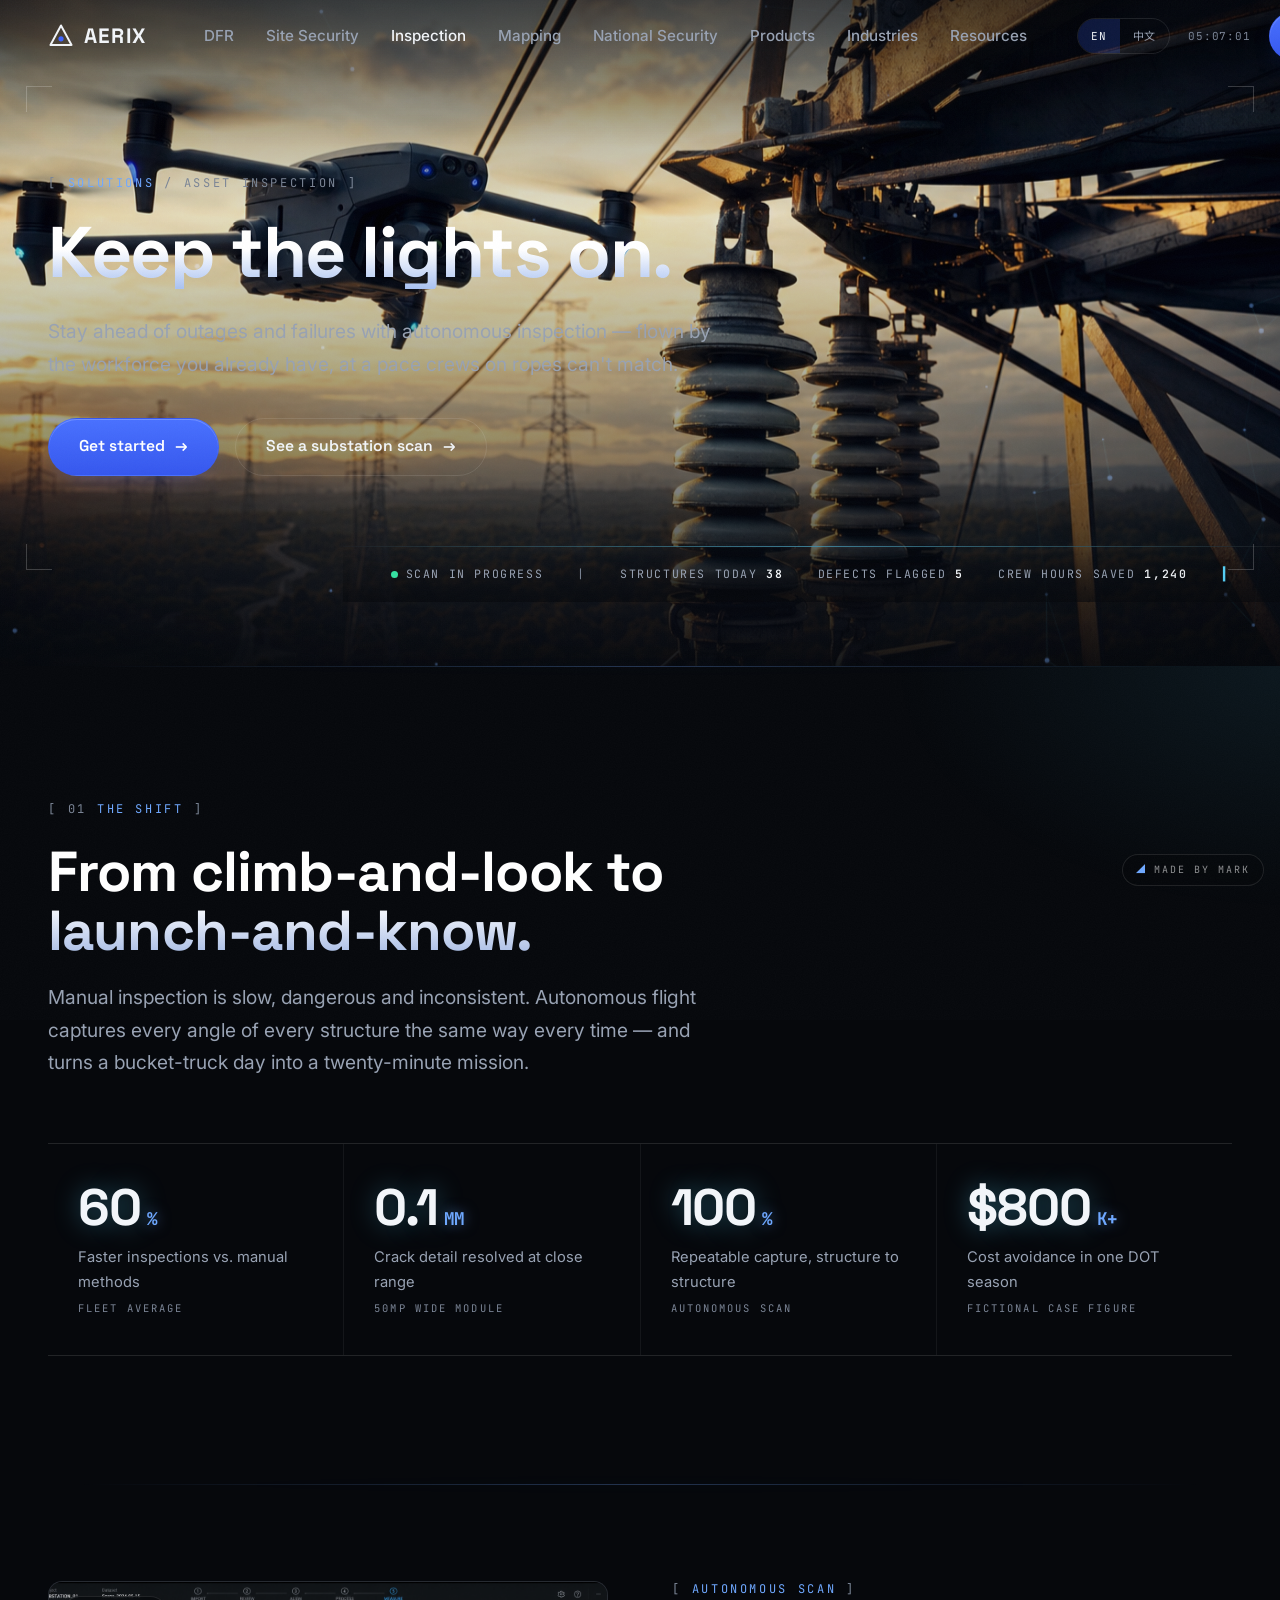
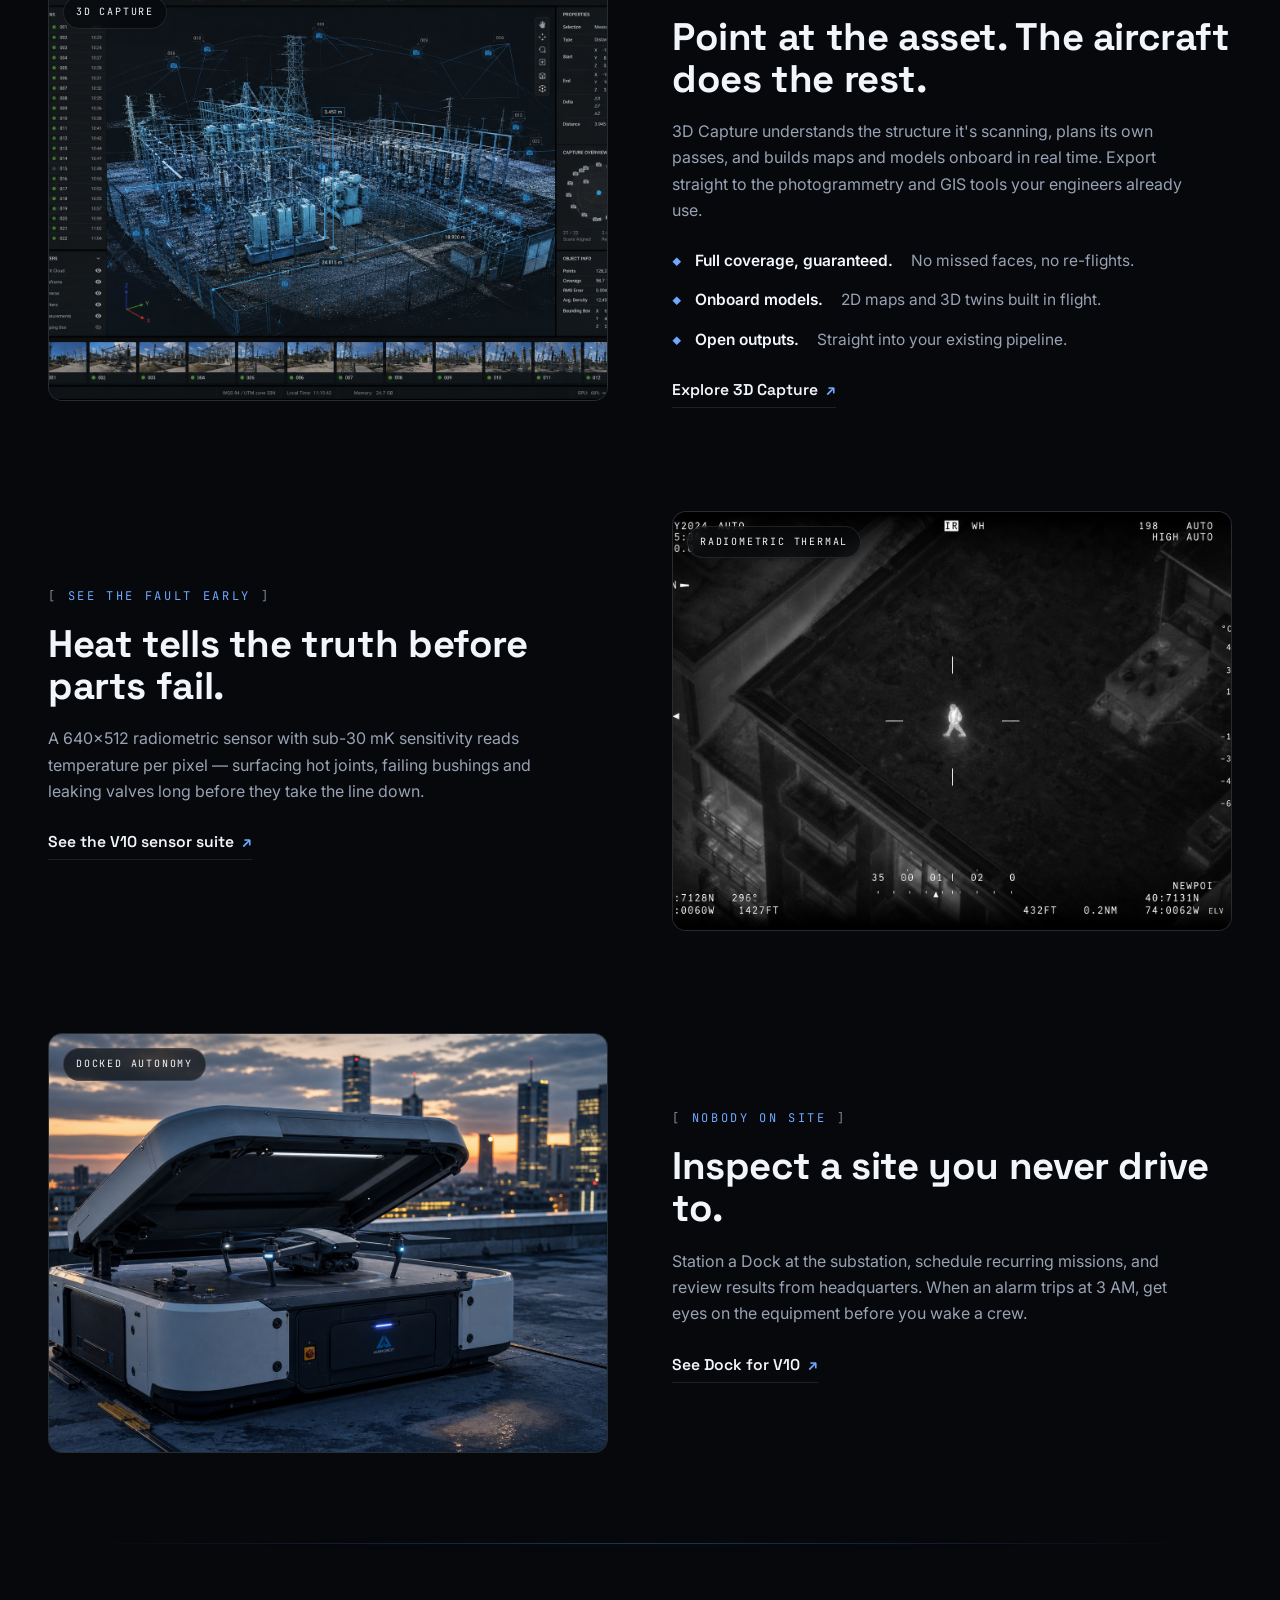
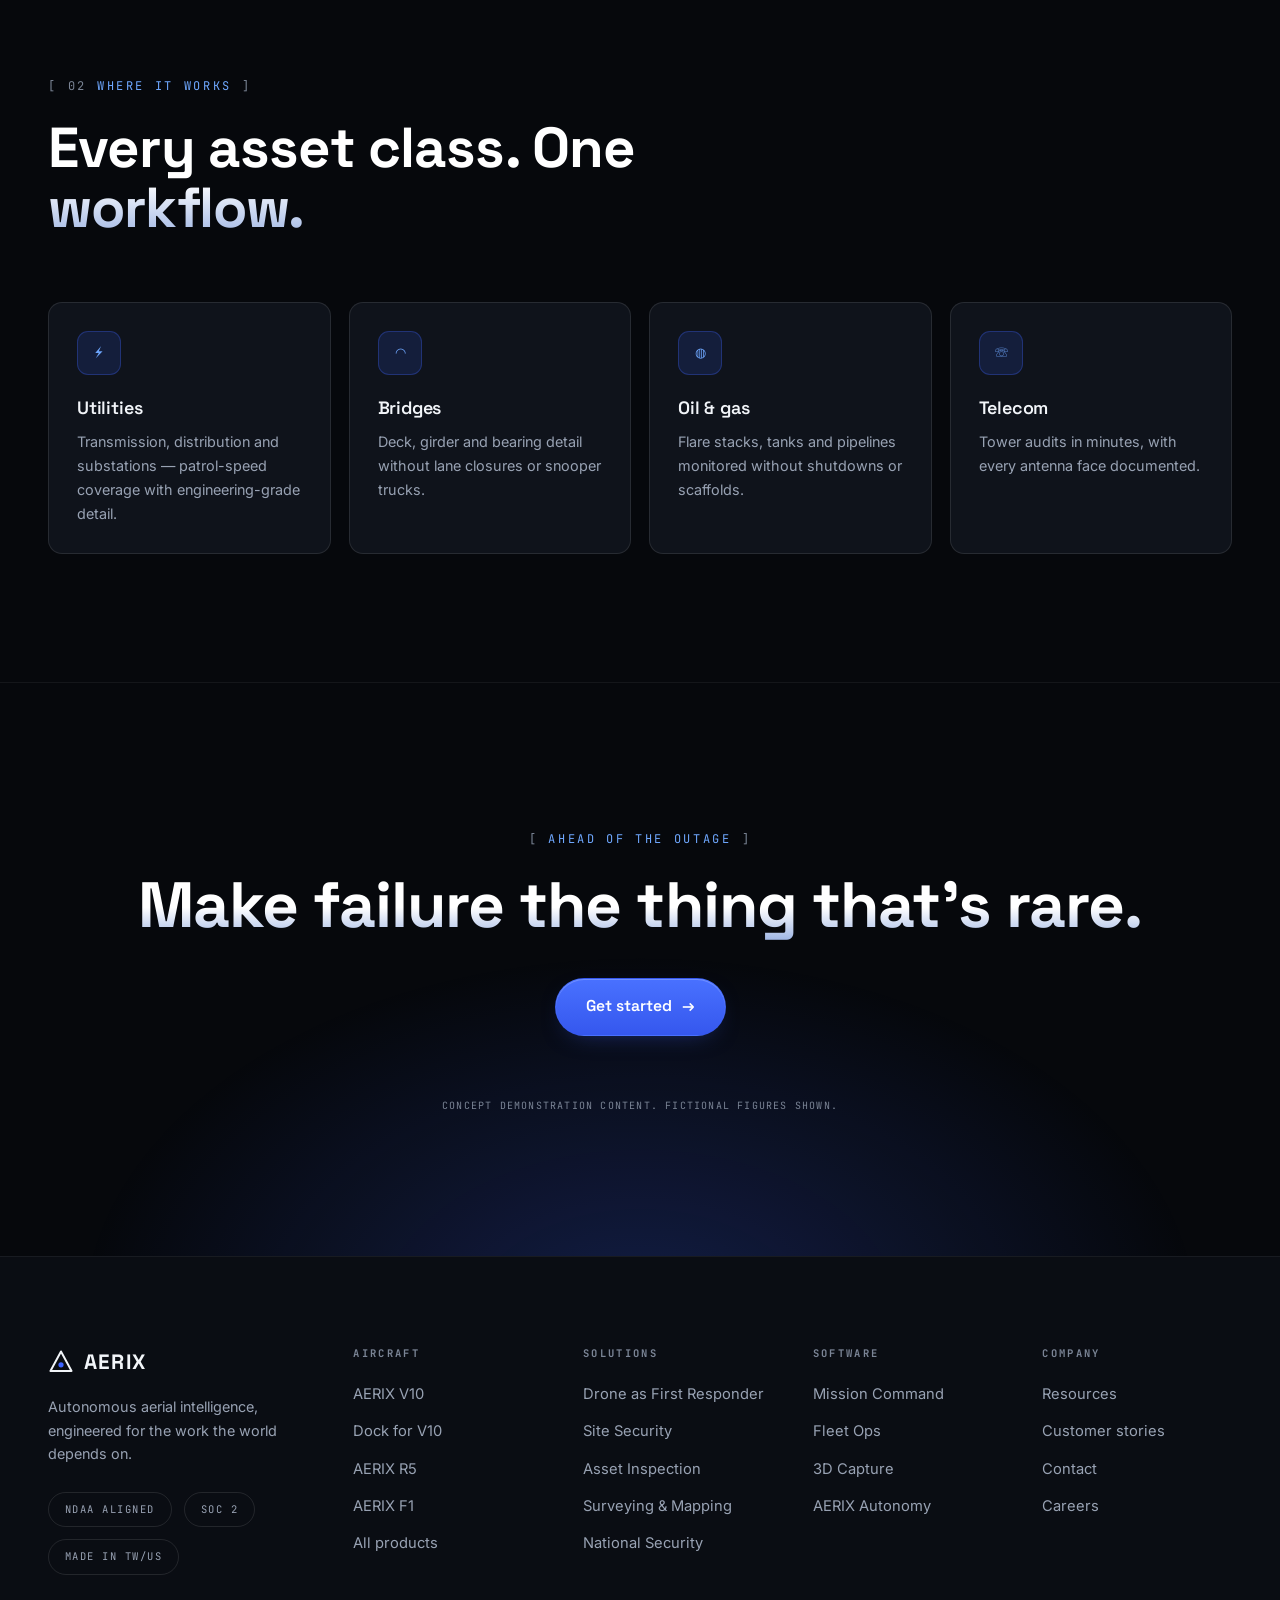
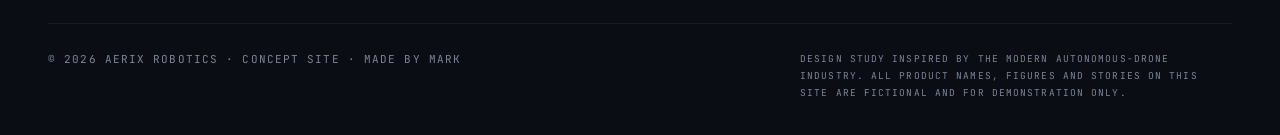
==== commit ab8e26ce: "feat(site): K3-authored mission timeline + aesthetic upgrade layer - New homepage DFR mission-timeli" ====
--- a/asset-inspection.html
+++ b/asset-inspection.html
@@ -20,7 +20,7 @@
 <link rel="preconnect" href="https://fonts.googleapis.com">
 <link rel="preconnect" href="https://fonts.gstatic.com" crossorigin>
 <link href="https://fonts.googleapis.com/css2?family=Space+Grotesk:wght@500;600;700&family=Inter:wght@400;500;600&family=JetBrains+Mono:wght@400;600&family=Noto+Sans+TC:wght@400;500;700&display=swap" rel="stylesheet">
-<link rel="stylesheet" href="assets/css/main.css?v=9">
+<link rel="stylesheet" href="assets/css/main.css?v=11">
 </head>
 <body data-page="inspection" data-title-zh="設施巡檢無人機 — AERIX">
 
@@ -136,6 +136,6 @@
 </main>
 
 <footer id="site-footer"></footer>
-<script src="assets/js/main.js?v=9"></script>
+<script src="assets/js/main.js?v=11"></script>
 </body>
 </html>
--- a/assets/css/main.css
+++ b/assets/css/main.css
@@ -799,3 +799,234 @@
 /* card tilt helper (JS drives, this just promotes) */
 .card{will-change:transform}
 
+
+/* ---------- DFR mission timeline ---------- */
+.mt-console{
+  border:1px solid var(--line);border-radius:var(--r);
+  background:linear-gradient(180deg,var(--panel),var(--bg-2));
+  padding:clamp(24px,3.5vw,44px);position:relative;overflow:hidden;
+}
+.mt-console::before{
+  content:"";position:absolute;inset:0;pointer-events:none;
+  background:radial-gradient(70% 60% at 50% 0%, rgba(61,99,255,.09), transparent 70%);
+}
+.mt-readout{
+  display:flex;align-items:baseline;gap:18px;flex-wrap:wrap;
+  padding-bottom:clamp(20px,3vw,30px);border-bottom:1px solid var(--line-soft);
+}
+.mt-readout-lbl{
+  font-family:var(--font-m);font-size:10.5px;letter-spacing:.22em;
+  text-transform:uppercase;color:var(--dim);
+}
+.mt-clock{
+  font-family:var(--font-m);font-weight:600;
+  font-size:clamp(1.5rem,3vw,2.1rem);color:var(--cyan);
+  font-variant-numeric:tabular-nums;letter-spacing:.04em;line-height:1;
+}
+.mt-replay{
+  margin-left:auto;display:inline-flex;align-items:center;gap:9px;
+  font-family:var(--font-m);font-size:10.5px;letter-spacing:.18em;
+  text-transform:uppercase;color:var(--muted);
+}
+.mt-replay-dot{
+  width:7px;height:7px;border-radius:50%;background:var(--ok);
+  animation:pulse 2s infinite;
+}
+.mt-track{
+  position:relative;display:grid;grid-template-columns:repeat(5,1fr);
+  gap:clamp(14px,2vw,26px);margin-top:clamp(30px,4vw,46px);list-style:none;
+}
+.mt-line{
+  position:absolute;top:7px;left:10%;right:10%;height:1px;
+  background:var(--line);
+}
+.mt-line-fill{
+  position:absolute;inset:0;
+  background:linear-gradient(90deg,var(--accent),var(--cyan));
+  box-shadow:0 0 12px rgba(89,216,255,.55);
+  transform:scaleX(var(--mt-p,0));transform-origin:left center;
+}
+.mt-stage{
+  position:relative;text-align:center;padding-top:34px;
+  opacity:.38;transition:opacity .55s var(--ease);
+}
+.mt-dot{
+  position:absolute;top:0;left:50%;transform:translateX(-50%);
+  width:15px;height:15px;border-radius:50%;
+  border:1.5px solid var(--dim);background:var(--bg);
+  transition:border-color .4s, background .4s, box-shadow .4s;
+}
+.mt-stage.on{opacity:1}
+.mt-stage.on .mt-dot{
+  border-color:var(--cyan);background:var(--cyan);
+  box-shadow:0 0 16px rgba(89,216,255,.75);
+}
+.mt-t{
+  display:block;font-family:var(--font-m);font-size:12px;
+  letter-spacing:.14em;color:var(--accent-hi);margin-bottom:10px;
+}
+.mt-stage.on .mt-t{color:var(--cyan)}
+.mt-stage h3{font-size:1.06rem;margin-bottom:8px}
+.mt-stage p{color:var(--muted);font-size:.86rem;line-height:1.65}
+.mt-note{margin-top:26px;text-align:center}
+
+@media(max-width:900px){
+  .mt-track{grid-template-columns:1fr;gap:30px}
+  .mt-line{left:7px;right:auto;top:14px;bottom:14px;width:1px;height:auto}
+  .mt-line-fill{transform:scaleY(var(--mt-p,0));transform-origin:center top}
+  .mt-stage{text-align:left;padding-top:0;padding-left:38px}
+  .mt-dot{left:0;top:4px;transform:none}
+  .mt-replay{margin-left:0;width:100%}
+}
+
+/* ===== AX aesthetic upgrade layer ===== */
+
+/* --- film grain (CSS-only, below lightbox z300, above watermark) --- */
+html::after{
+  content:"";position:fixed;inset:-120px;z-index:260;pointer-events:none;
+  background-image:url("data:image/svg+xml,%3Csvg xmlns='http://www.w3.org/2000/svg' width='160' height='160'%3E%3Cfilter id='n'%3E%3CfeTurbulence type='fractalNoise' baseFrequency='.85' numOctaves='2' stitchTiles='stitch'/%3E%3CfeColorMatrix type='saturate' values='0'/%3E%3C/filter%3E%3Crect width='160' height='160' filter='url(%23n)' opacity='.55'/%3E%3C/svg%3E");
+  opacity:.05;
+}
+@media (prefers-reduced-motion: no-preference){
+  html::after{animation:axGrain 1.1s steps(3) infinite}
+}
+@keyframes axGrain{
+  0%{transform:translate3d(0,0,0)}
+  33%{transform:translate3d(-42px,26px,0)}
+  66%{transform:translate3d(30px,-38px,0)}
+  100%{transform:translate3d(0,0,0)}
+}
+
+/* --- ambient aurora depth layer --- */
+body::after{
+  content:"";position:fixed;inset:-25%;z-index:0;pointer-events:none;
+  background:
+    radial-gradient(34% 28% at 16% 20%, rgba(61,99,255,.11), transparent 70%),
+    radial-gradient(30% 26% at 84% 66%, rgba(89,216,255,.075), transparent 70%),
+    radial-gradient(26% 22% at 60% 8%,  rgba(61,99,255,.06), transparent 70%);
+}
+@media (prefers-reduced-motion: no-preference){
+  body::after{animation:axDrift 26s ease-in-out infinite alternate}
+}
+@keyframes axDrift{
+  from{transform:translate3d(0,0,0) scale(1)}
+  to{transform:translate3d(2.5%,-2%,0) scale(1.06)}
+}
+@media (max-width:640px){ body::after{display:none} }
+
+/* --- hero cinematic grade: vignette + top falloff --- */
+.hero::after{
+  content:"";position:absolute;inset:0;z-index:1;pointer-events:none;
+  background:
+    radial-gradient(130% 92% at 50% 42%, transparent 55%, rgba(3,5,9,.55) 100%),
+    linear-gradient(180deg, rgba(3,5,9,.38), transparent 22%);
+}
+/* --- hero light sweep (transform-only) --- */
+.hero::before{
+  content:"";position:absolute;top:0;bottom:0;left:-40%;width:38%;z-index:1;
+  pointer-events:none;mix-blend-mode:screen;opacity:0;
+  background:linear-gradient(100deg, transparent, rgba(124,174,255,.13) 50%, transparent);
+  transform:translateX(-130%) skewX(-8deg);
+}
+@media (prefers-reduced-motion: no-preference){
+  .hero::before{animation:axSweep 8.5s ease-in-out infinite}
+}
+@keyframes axSweep{
+  0%{transform:translateX(-130%) skewX(-8deg);opacity:0}
+  12%{opacity:.9}
+  55%{transform:translateX(360%) skewX(-8deg);opacity:0}
+  100%{transform:translateX(360%) skewX(-8deg);opacity:0}
+}
+/* richer media grade */
+.hero-media img,.hero-media video{filter:saturate(1.02) contrast(1.08) brightness(.94)}
+
+/* --- section glow dividers --- */
+.section::before{
+  content:"";position:absolute;top:0;left:50%;transform:translateX(-50%);
+  width:min(1120px,88%);height:1px;pointer-events:none;
+  background:linear-gradient(90deg, transparent, rgba(111,168,255,.28), transparent);
+  filter:drop-shadow(0 0 6px rgba(61,99,255,.45));
+}
+.ticker + .section::before{content:none}
+
+/* --- pointer spotlight + edge light (vars set from JS) --- */
+.card::before,.family-media::before,.split-media::before{
+  content:"";position:absolute;inset:0;z-index:0;pointer-events:none;
+  opacity:0;transition:opacity .45s;mix-blend-mode:screen;
+  background:radial-gradient(360px circle at var(--mx,50%) var(--my,50%), rgba(111,168,255,.17), transparent 62%);
+}
+.card:hover::before,.family-media:hover::before,.split-media:hover::before{opacity:1}
+.card:hover{box-shadow:0 26px 70px -28px rgba(61,99,255,.45), inset 0 1px 0 rgba(111,168,255,.35)}
+.story-card:hover,.family-media:hover{box-shadow:0 22px 60px -26px rgba(61,99,255,.4), inset 0 1px 0 rgba(111,168,255,.26)}
+
+/* --- tactile primary buttons --- */
+.btn{background:linear-gradient(180deg,#4971FF 0%,#3557EE 100%);
+  box-shadow:inset 0 1px 0 rgba(255,255,255,.22), 0 8px 26px -14px rgba(61,99,255,.55)}
+.btn:hover{background:linear-gradient(180deg,#5B80FF,#3D63FF);
+  box-shadow:inset 0 1px 0 rgba(255,255,255,.28), 0 16px 46px -12px rgba(61,99,255,.85), 0 0 0 1px rgba(111,168,255,.35)}
+.btn.ghost{background:transparent;box-shadow:none}
+.btn.ghost:hover{box-shadow:0 10px 34px -14px rgba(111,168,255,.35)}
+
+/* --- headline gradient sheen (fully guarded) --- */
+@supports ((-webkit-background-clip:text) or (background-clip:text)){
+  h2.title,.cta-final h2,.claim h2{
+    background:linear-gradient(180deg,#FFFFFF 52%,#9FB6E4 100%);
+    -webkit-background-clip:text;background-clip:text;
+    -webkit-text-fill-color:transparent;color:transparent;
+  }
+  h1.display .w{
+    background:linear-gradient(180deg,#FFFFFF 46%,#A9C2F2 100%);
+    -webkit-background-clip:text;background-clip:text;
+    -webkit-text-fill-color:transparent;color:transparent;
+  }
+}
+
+/* --- stat aura --- */
+.reveal.in .stat .num{text-shadow:0 0 26px rgba(89,216,255,.35)}
+.stat .num small{text-shadow:0 0 14px rgba(111,168,255,.55)}
+.reveal.in .stats-row{border-color:rgba(111,168,255,.2)}
+
+/* --- ticker + telemetry polish --- */
+.ticker{
+  background:linear-gradient(180deg,var(--bg-2),#0B101B);
+  border-top-color:rgba(111,168,255,.16);
+  mask-image:linear-gradient(90deg,transparent,#000 8%,#000 92%,transparent);
+}
+.telemetry{position:relative}
+.telemetry::before{
+  content:"";position:absolute;top:-1px;left:0;right:0;height:1px;pointer-events:none;
+  background:linear-gradient(90deg,transparent,rgba(89,216,255,.5),transparent);
+  filter:drop-shadow(0 0 8px rgba(89,216,255,.6));
+}
+
+/* --- mega menu depth --- */
+.mega2{border-top:1px solid rgba(111,168,255,.18)}
+.mega2 .m-big a{position:relative}
+.mega2 .m-big a::after{
+  content:"→";position:absolute;right:6px;top:50%;margin-top:-.62em;
+  color:var(--cyan);opacity:0;transform:translateX(-6px);
+  transition:opacity .25s, transform .25s var(--ease);
+}
+.mega2 .m-big a:hover::after{opacity:1;transform:none}
+.mega2 .m-thumb{box-shadow:0 18px 50px -20px rgba(0,0,0,.7);transition:border-color .3s, box-shadow .3s}
+.mega2 .m-thumb:hover{border-color:rgba(111,168,255,.5);box-shadow:0 22px 60px -22px rgba(61,99,255,.45)}
+
+/* --- reticle cursor (desktop, augments native cursor) --- */
+.ax-cursor,.ax-cursor-dot{position:fixed;top:0;left:0;z-index:400;pointer-events:none;will-change:transform}
+.ax-cursor{
+  width:34px;height:34px;margin:-17px 0 0 -17px;border-radius:50%;
+  border:1px solid rgba(111,168,255,.6);
+  transition:width .25s var(--ease), height .25s var(--ease), margin .25s var(--ease), border-color .25s, opacity .3s;
+}
+.ax-cursor::before,.ax-cursor::after{content:"";position:absolute;background:rgba(111,168,255,.55)}
+.ax-cursor::before{left:50%;top:-5px;bottom:-5px;width:1px;transform:translateX(-.5px)}
+.ax-cursor::after{top:50%;left:-5px;right:-5px;height:1px;transform:translateY(-.5px)}
+.ax-cursor.hot{width:52px;height:52px;margin:-26px 0 0 -26px;border-color:rgba(89,216,255,.9)}
+.ax-cursor-dot{width:4px;height:4px;margin:-2px 0 0 -2px;border-radius:50%;background:var(--cyan);box-shadow:0 0 8px rgba(89,216,255,.9)}
+
+/* --- themed scrollbar + stronger focus --- */
+::-webkit-scrollbar{width:10px;height:10px}
+::-webkit-scrollbar-track{background:var(--bg)}
+::-webkit-scrollbar-thumb{background:#1C2536;border-radius:8px;border:2px solid var(--bg)}
+::-webkit-scrollbar-thumb:hover{background:#2A3A5C}
+:focus-visible{outline-color:var(--cyan);box-shadow:0 0 0 4px rgba(89,216,255,.16)}
